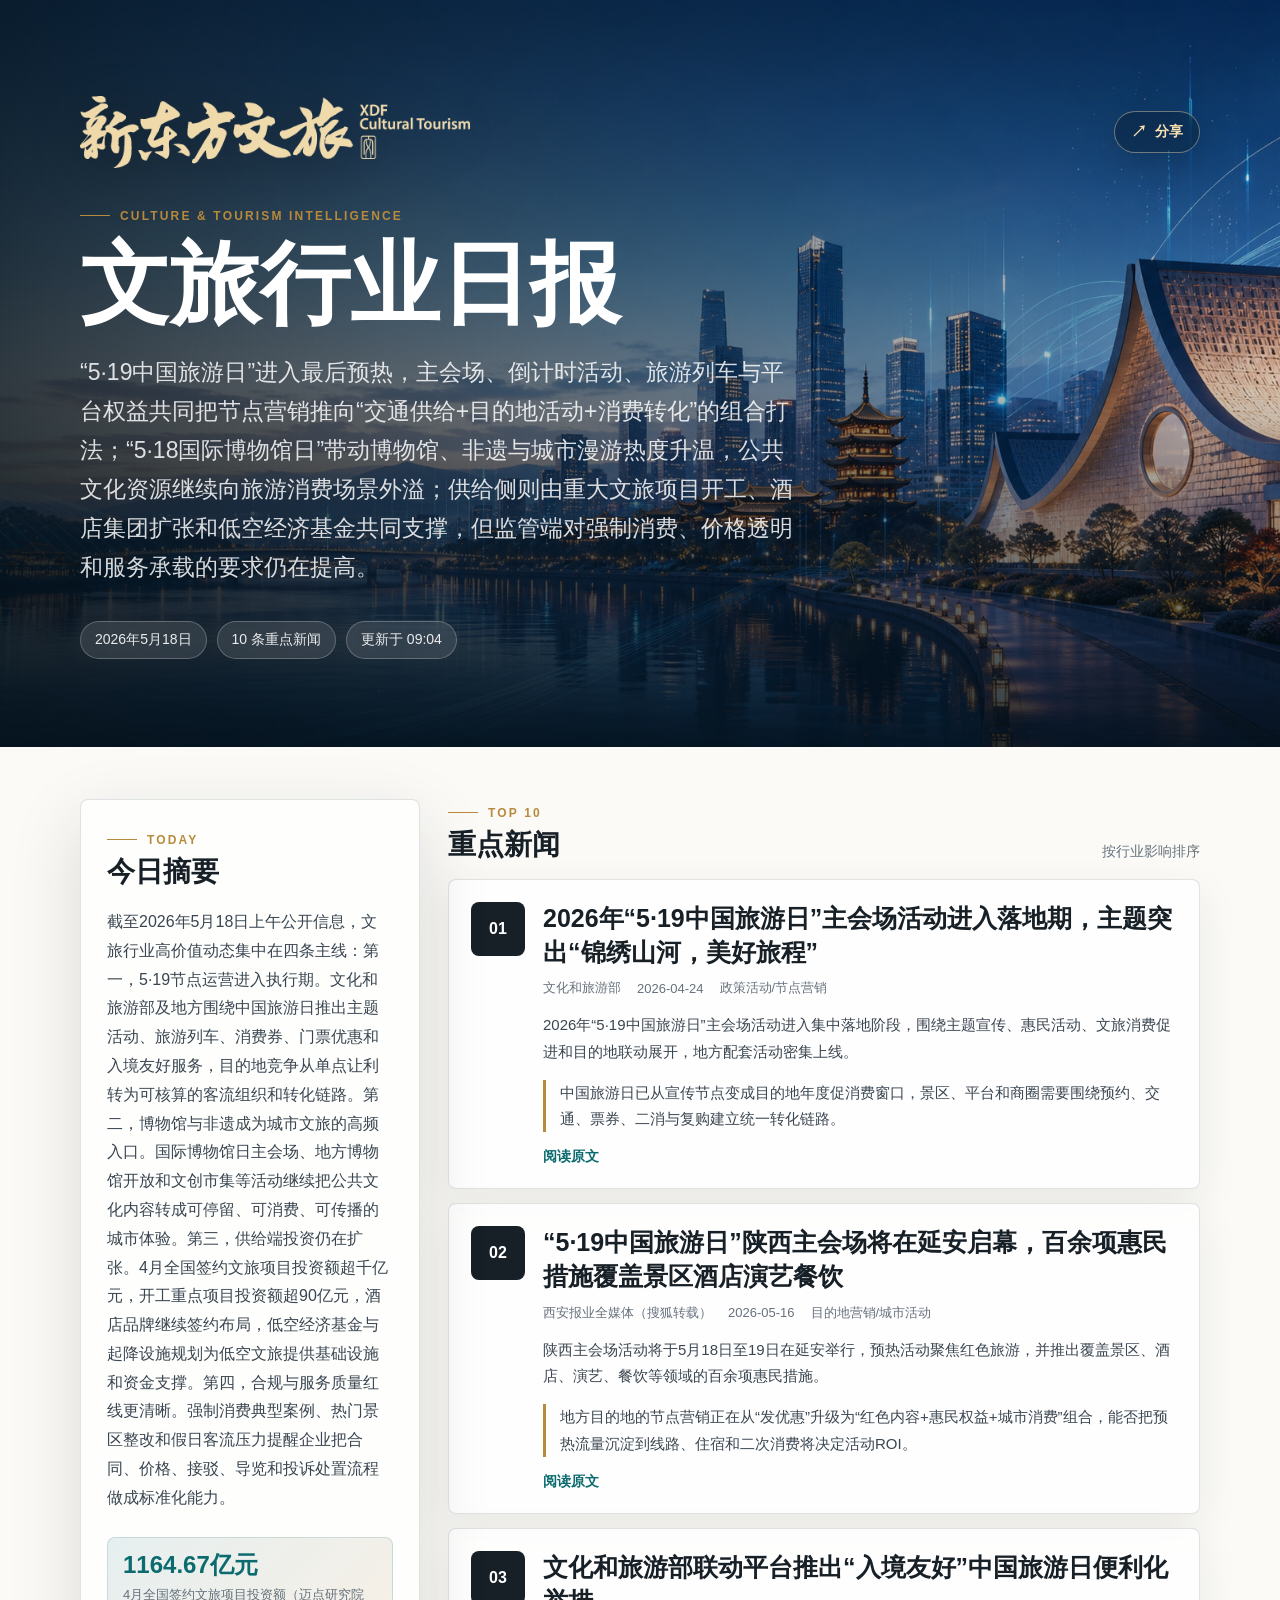
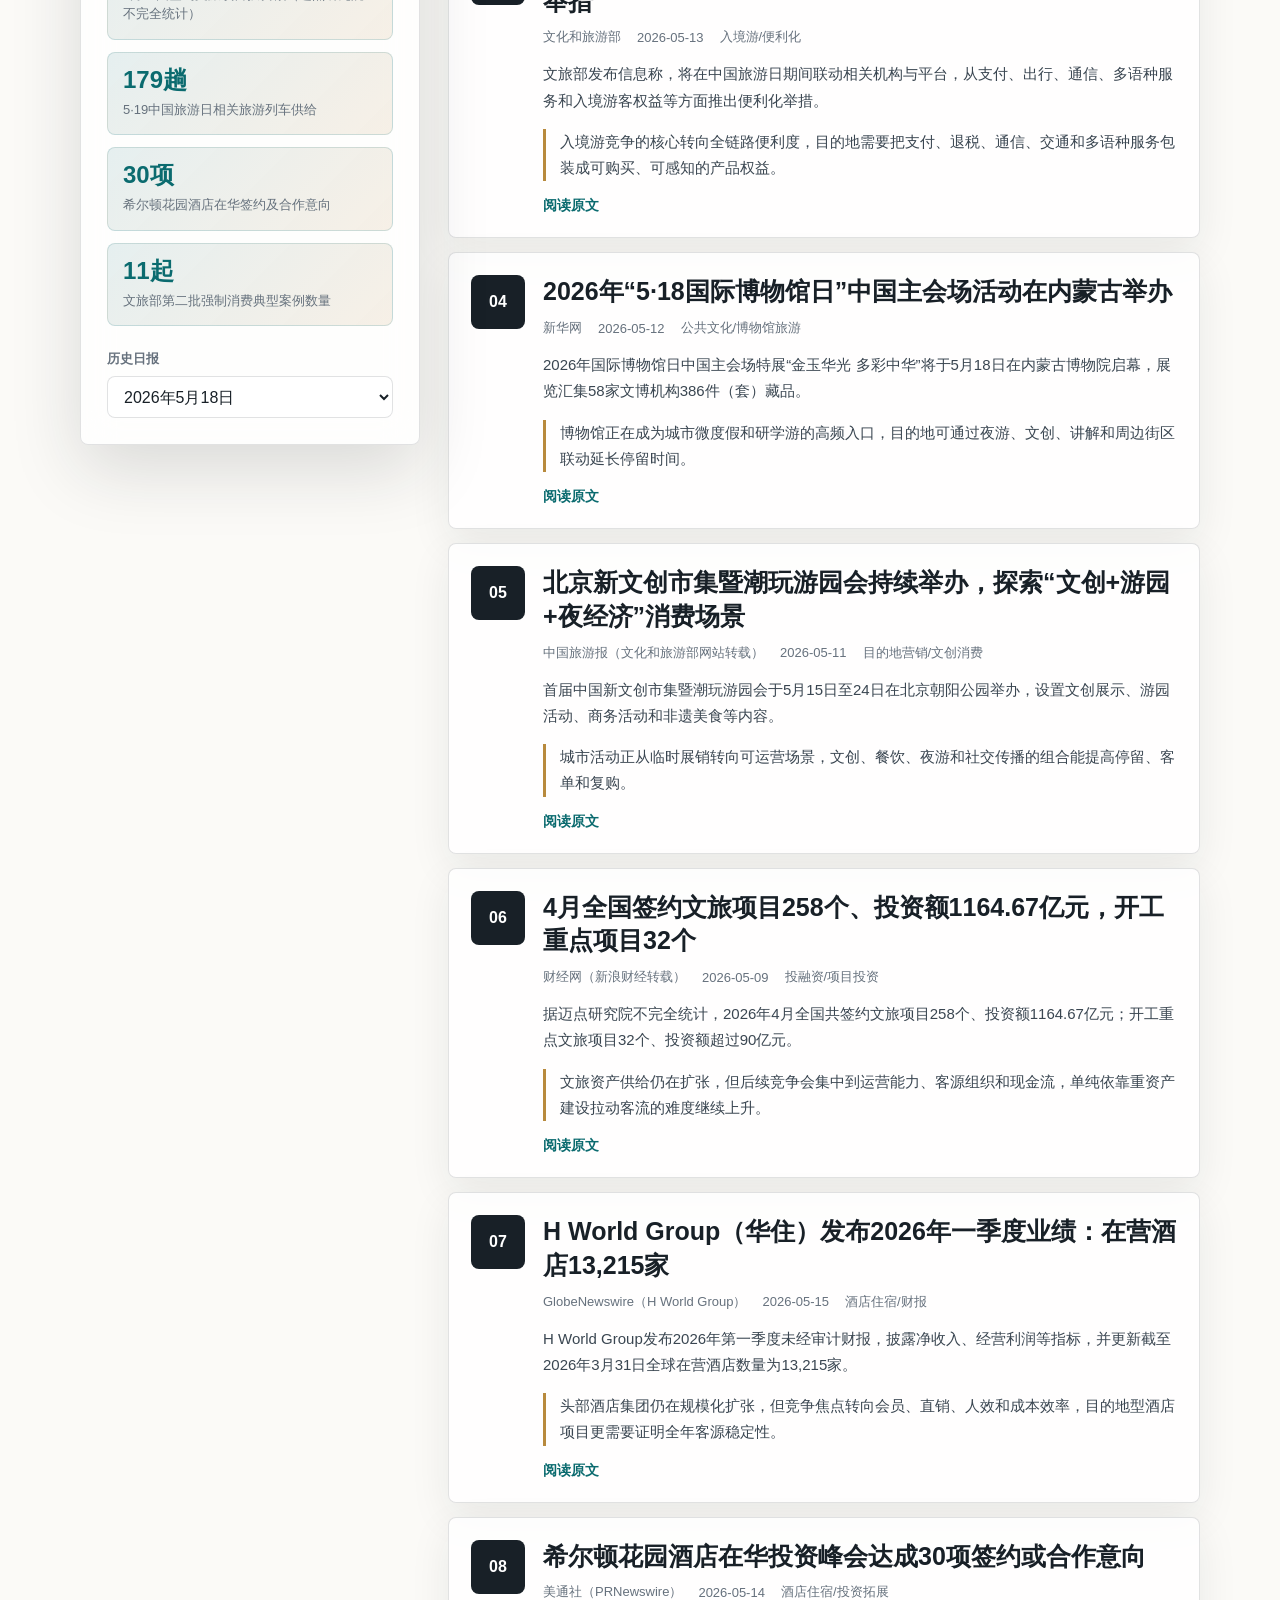
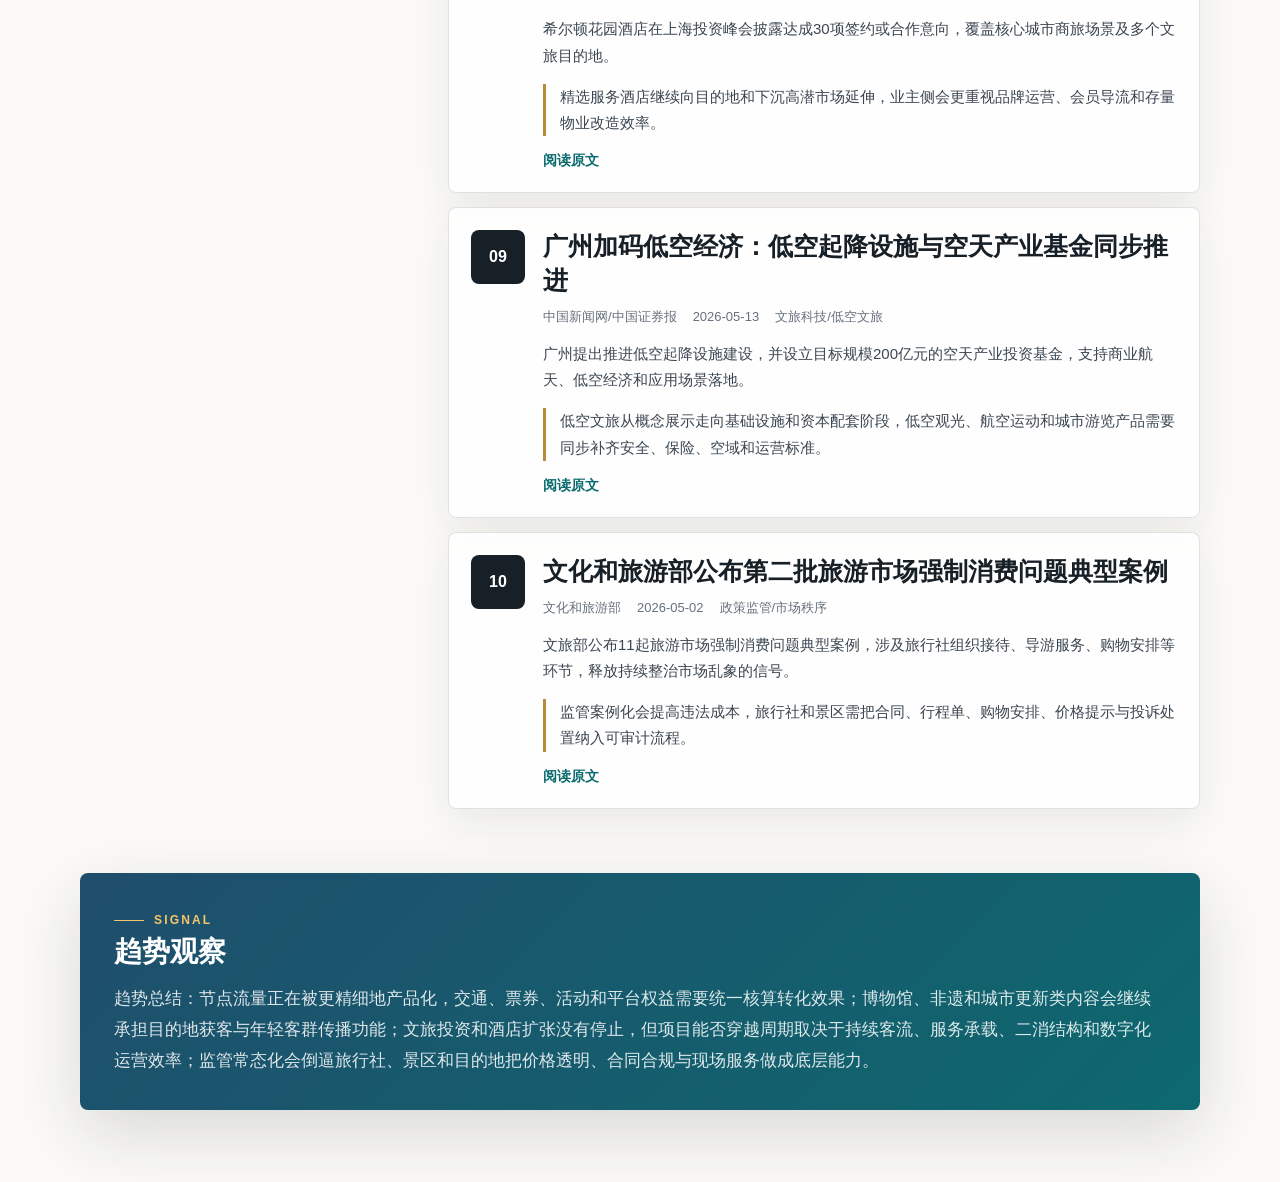
==== index.html @ 016434f5 "Add 2026-05-18 travel daily report" ====
<!doctype html>
<html lang="zh-CN">
  <head>
    <meta charset="utf-8" />
    <meta name="viewport" content="width=device-width, initial-scale=1" />
    <title>文旅行业日报</title>
    <meta
      name="description"
      content="新东方文旅行业日报，每日追踪政策、消费、景区、酒店、目的地营销、文旅科技与投融资动态。"
    />
    <meta property="og:title" content="文旅行业日报" />
    <meta
      property="og:description"
      content="每日追踪文旅行业最新新闻、数据和趋势观察。"
    />
    <meta property="og:type" content="website" />
    <meta property="og:image" content="assets/hero-cultural-tourism.png" />
    <link rel="preconnect" href="https://fonts.googleapis.com" />
    <link rel="stylesheet" href="styles.css" />
  </head>
  <body>
    <main class="page-shell">
      <section class="hero" aria-labelledby="page-title">
        <img class="hero-image" src="assets/hero-cultural-tourism.png" alt="" />
        <div class="hero-shade"></div>
        <div class="hero-content">
          <div class="hero-topline">
            <img class="brand-logo" src="assets/xdf-cultural-tourism-logo-warm.png" alt="新东方文旅 XDF Cultural Tourism" />
            <button class="share-button" id="share-button" type="button" aria-label="分享日报">
              <span aria-hidden="true">↗</span>
              分享
            </button>
          </div>
          <div class="kicker">CULTURE & TOURISM INTELLIGENCE</div>
          <h1 id="page-title">文旅行业日报</h1>
          <p id="hero-summary">每日追踪政策、消费、景区、酒店、目的地营销、科技与投融资动态。</p>
          <div class="hero-meta" aria-label="日报元信息">
            <span id="report-date">--</span>
            <span id="report-count">10 条重点新闻</span>
            <span id="report-updated">每日更新</span>
          </div>
        </div>
      </section>

      <section class="content-band">
        <div class="layout">
          <aside class="brief-panel" aria-labelledby="brief-title">
            <div class="panel-head">
              <span class="eyebrow">TODAY</span>
              <h2 id="brief-title">今日摘要</h2>
            </div>
            <p id="brief-text"></p>

            <div class="metrics" id="metrics"></div>

            <div class="archive-block">
              <label for="report-picker">历史日报</label>
              <select id="report-picker"></select>
            </div>
          </aside>

          <section class="news-column" aria-labelledby="news-title">
            <div class="section-heading">
              <div>
                <span class="eyebrow">TOP 10</span>
                <h2 id="news-title">重点新闻</h2>
              </div>
              <div class="source-note">按行业影响排序</div>
            </div>
            <div class="news-list" id="news-list"></div>
          </section>
        </div>
      </section>

      <section class="trend-band" aria-labelledby="trend-title">
        <div class="trend-inner">
          <span class="eyebrow">SIGNAL</span>
          <h2 id="trend-title">趋势观察</h2>
          <p id="trend-text"></p>
        </div>
      </section>
    </main>

    <script src="data/reports.js?v=20260518"></script>
    <script src="app.js"></script>
  </body>
</html>
---- styles.css ----
:root {
  color-scheme: light;
  --ink: #182027;
  --muted: #66717d;
  --soft: #f4f0e8;
  --paper: #fbfaf7;
  --line: rgba(24, 32, 39, 0.13);
  --gold: #b88a3d;
  --teal: #0b6b6f;
  --coral: #bf6045;
  --blue: #1f4e6c;
  --shadow: 0 24px 70px rgba(29, 36, 42, 0.15);
}

* {
  box-sizing: border-box;
}

html {
  background: var(--paper);
}

body {
  margin: 0;
  min-width: 320px;
  color: var(--ink);
  font-family:
    Inter, "PingFang SC", "Hiragino Sans GB", "Microsoft YaHei", Arial,
    sans-serif;
  letter-spacing: 0;
}

a {
  color: inherit;
}

.page-shell {
  min-height: 100vh;
  background:
    linear-gradient(180deg, rgba(251, 250, 247, 0) 0, var(--paper) 430px),
    radial-gradient(circle at 16% 18%, rgba(184, 138, 61, 0.16), transparent 28rem),
    var(--paper);
}

.hero {
  position: relative;
  min-height: clamp(520px, 74vh, 760px);
  overflow: hidden;
  display: flex;
  align-items: flex-end;
}

.hero-image,
.hero-shade {
  position: absolute;
  inset: 0;
}

.hero-image {
  width: 100%;
  height: 100%;
  object-fit: cover;
}

.hero-shade {
  background:
    linear-gradient(90deg, rgba(5, 18, 27, 0.82) 0%, rgba(5, 18, 27, 0.52) 46%, rgba(5, 18, 27, 0.15) 100%),
    linear-gradient(0deg, rgba(5, 18, 27, 0.78) 0%, rgba(5, 18, 27, 0) 48%);
}

.hero-content {
  position: relative;
  width: min(1120px, calc(100% - 40px));
  margin: 0 auto;
  padding: 96px 0 88px;
  color: #fff;
}

.hero-topline {
  display: flex;
  align-items: center;
  justify-content: space-between;
  gap: 24px;
  margin-bottom: 34px;
}

.brand-logo {
  display: block;
  width: min(390px, 58vw);
  height: auto;
  opacity: 0.96;
  filter: drop-shadow(0 10px 30px rgba(0, 0, 0, 0.38));
}

.share-button {
  display: inline-flex;
  align-items: center;
  justify-content: center;
  gap: 8px;
  min-height: 42px;
  padding: 0 16px;
  border: 1px solid rgba(248, 225, 176, 0.42);
  border-radius: 999px;
  background: rgba(7, 20, 30, 0.34);
  color: #f8e1b0;
  backdrop-filter: blur(14px);
  box-shadow: 0 10px 34px rgba(0, 0, 0, 0.18);
  cursor: pointer;
  font: inherit;
  font-size: 14px;
  font-weight: 800;
}

.share-button:hover {
  background: rgba(248, 225, 176, 0.12);
}

.share-button span {
  font-size: 16px;
  line-height: 1;
}

.kicker,
.eyebrow {
  display: inline-flex;
  align-items: center;
  gap: 10px;
  color: var(--gold);
  font-size: 12px;
  font-weight: 800;
  letter-spacing: 0.18em;
}

.kicker::before,
.eyebrow::before {
  content: "";
  width: 30px;
  height: 1px;
  background: currentColor;
}

h1,
h2,
p {
  margin: 0;
}

h1 {
  max-width: 760px;
  margin-top: 18px;
  font-size: clamp(48px, 7vw, 92px);
  line-height: 0.98;
  font-weight: 850;
  letter-spacing: 0;
}

.hero-content p {
  max-width: 720px;
  margin-top: 24px;
  color: rgba(255, 255, 255, 0.84);
  font-size: clamp(17px, 2vw, 23px);
  line-height: 1.7;
}

.hero-meta {
  display: flex;
  flex-wrap: wrap;
  gap: 10px;
  margin-top: 34px;
}

.hero-meta span {
  min-height: 38px;
  padding: 9px 14px;
  border: 1px solid rgba(255, 255, 255, 0.24);
  background: rgba(255, 255, 255, 0.1);
  backdrop-filter: blur(12px);
  border-radius: 999px;
  color: rgba(255, 255, 255, 0.9);
  font-size: 14px;
}

.content-band {
  padding: 52px 20px 64px;
}

.layout {
  width: min(1120px, 100%);
  margin: 0 auto;
  display: grid;
  grid-template-columns: minmax(260px, 340px) minmax(0, 1fr);
  gap: 28px;
  align-items: start;
}

.brief-panel {
  position: sticky;
  top: 20px;
  padding: 26px;
  border: 1px solid var(--line);
  border-radius: 8px;
  background: rgba(255, 255, 255, 0.78);
  box-shadow: var(--shadow);
  backdrop-filter: blur(18px);
}

.panel-head h2,
.section-heading h2,
.trend-inner h2 {
  margin-top: 9px;
  font-size: 28px;
  line-height: 1.15;
}

#brief-text {
  margin-top: 20px;
  color: #394550;
  font-size: 16px;
  line-height: 1.8;
}

.metrics {
  display: grid;
  gap: 12px;
  margin-top: 24px;
}

.metric {
  padding: 15px;
  border-radius: 8px;
  background: linear-gradient(135deg, rgba(11, 107, 111, 0.1), rgba(184, 138, 61, 0.12));
  border: 1px solid rgba(11, 107, 111, 0.16);
}

.metric strong {
  display: block;
  color: var(--teal);
  font-size: 24px;
  line-height: 1;
}

.metric span {
  display: block;
  margin-top: 8px;
  color: var(--muted);
  font-size: 13px;
  line-height: 1.5;
}

.archive-block {
  margin-top: 24px;
}

.archive-block label {
  display: block;
  margin-bottom: 8px;
  color: var(--muted);
  font-size: 13px;
  font-weight: 700;
}

select {
  width: 100%;
  min-height: 42px;
  border: 1px solid var(--line);
  border-radius: 8px;
  background: #fff;
  color: var(--ink);
  padding: 0 12px;
  font: inherit;
}

.section-heading {
  display: flex;
  align-items: end;
  justify-content: space-between;
  gap: 16px;
  margin-bottom: 18px;
}

.source-note {
  color: var(--muted);
  font-size: 14px;
}

.news-list {
  display: grid;
  gap: 14px;
}

.news-card {
  display: grid;
  grid-template-columns: 54px minmax(0, 1fr);
  gap: 18px;
  padding: 22px;
  border: 1px solid var(--line);
  border-radius: 8px;
  background: rgba(255, 255, 255, 0.82);
  box-shadow: 0 14px 40px rgba(29, 36, 42, 0.08);
}

.rank {
  width: 54px;
  height: 54px;
  display: grid;
  place-items: center;
  border-radius: 8px;
  background: var(--ink);
  color: #fff;
  font-weight: 850;
}

.news-card h3 {
  margin: 0;
  font-size: clamp(19px, 2vw, 25px);
  line-height: 1.35;
}

.meta-line {
  display: flex;
  flex-wrap: wrap;
  gap: 8px 16px;
  margin-top: 10px;
  color: var(--muted);
  font-size: 13px;
}

.meta-line span {
  display: inline-flex;
  align-items: center;
}

.summary,
.impact {
  margin-top: 15px;
  color: #3a4651;
  font-size: 15px;
  line-height: 1.75;
}

.impact {
  padding-left: 14px;
  border-left: 3px solid var(--gold);
}

.read-link {
  display: inline-flex;
  align-items: center;
  margin-top: 16px;
  color: var(--teal);
  font-size: 14px;
  font-weight: 800;
  text-decoration: none;
}

.read-link:hover {
  text-decoration: underline;
}

.trend-band {
  padding: 0 20px 72px;
}

.trend-inner {
  width: min(1120px, 100%);
  margin: 0 auto;
  padding: 34px;
  border-radius: 8px;
  background:
    linear-gradient(135deg, rgba(31, 78, 108, 0.95), rgba(11, 107, 111, 0.9)),
    var(--blue);
  color: #fff;
  box-shadow: var(--shadow);
}

.trend-inner .eyebrow {
  color: #f5c56a;
}

.trend-inner p {
  margin-top: 16px;
  color: rgba(255, 255, 255, 0.86);
  font-size: 17px;
  line-height: 1.8;
}

@media (max-width: 860px) {
  .hero {
    min-height: 610px;
  }

  .hero-content {
    width: min(100% - 32px, 620px);
    padding-bottom: 58px;
  }

  .hero-topline {
    align-items: flex-start;
    flex-direction: column;
    gap: 18px;
    margin-bottom: 30px;
  }

  .brand-logo {
    width: min(300px, 84vw);
  }

  .share-button {
    min-height: 38px;
    padding: 0 14px;
  }

  .layout {
    grid-template-columns: 1fr;
  }

  .brief-panel {
    position: static;
  }
}

@media (max-width: 560px) {
  .content-band,
  .trend-band {
    padding-left: 14px;
    padding-right: 14px;
  }

  .hero-content {
    width: calc(100% - 28px);
  }

  .brand-logo {
    width: min(270px, 82vw);
  }

  .hero-meta span {
    width: 100%;
  }

  .news-card {
    grid-template-columns: 1fr;
    padding: 18px;
  }

  .rank {
    width: 44px;
    height: 44px;
  }

  .section-heading {
    align-items: start;
    flex-direction: column;
  }
}
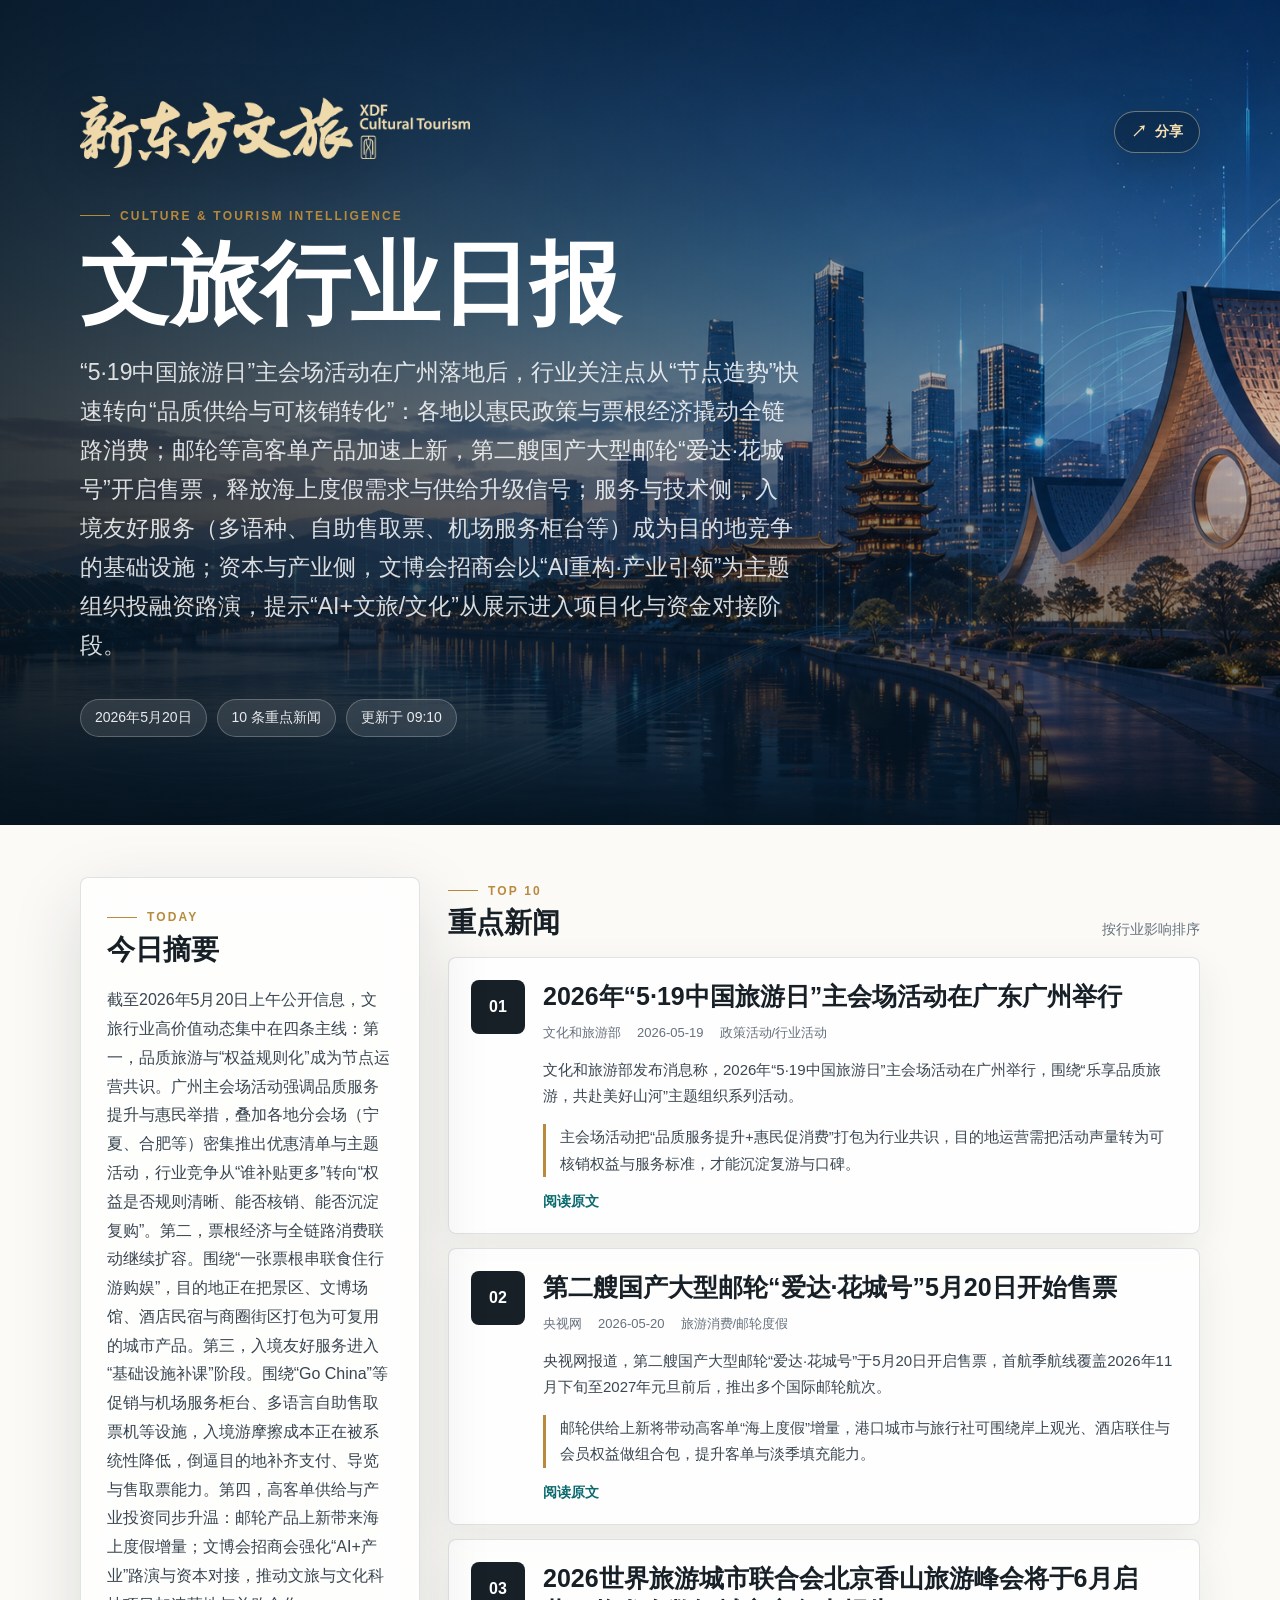
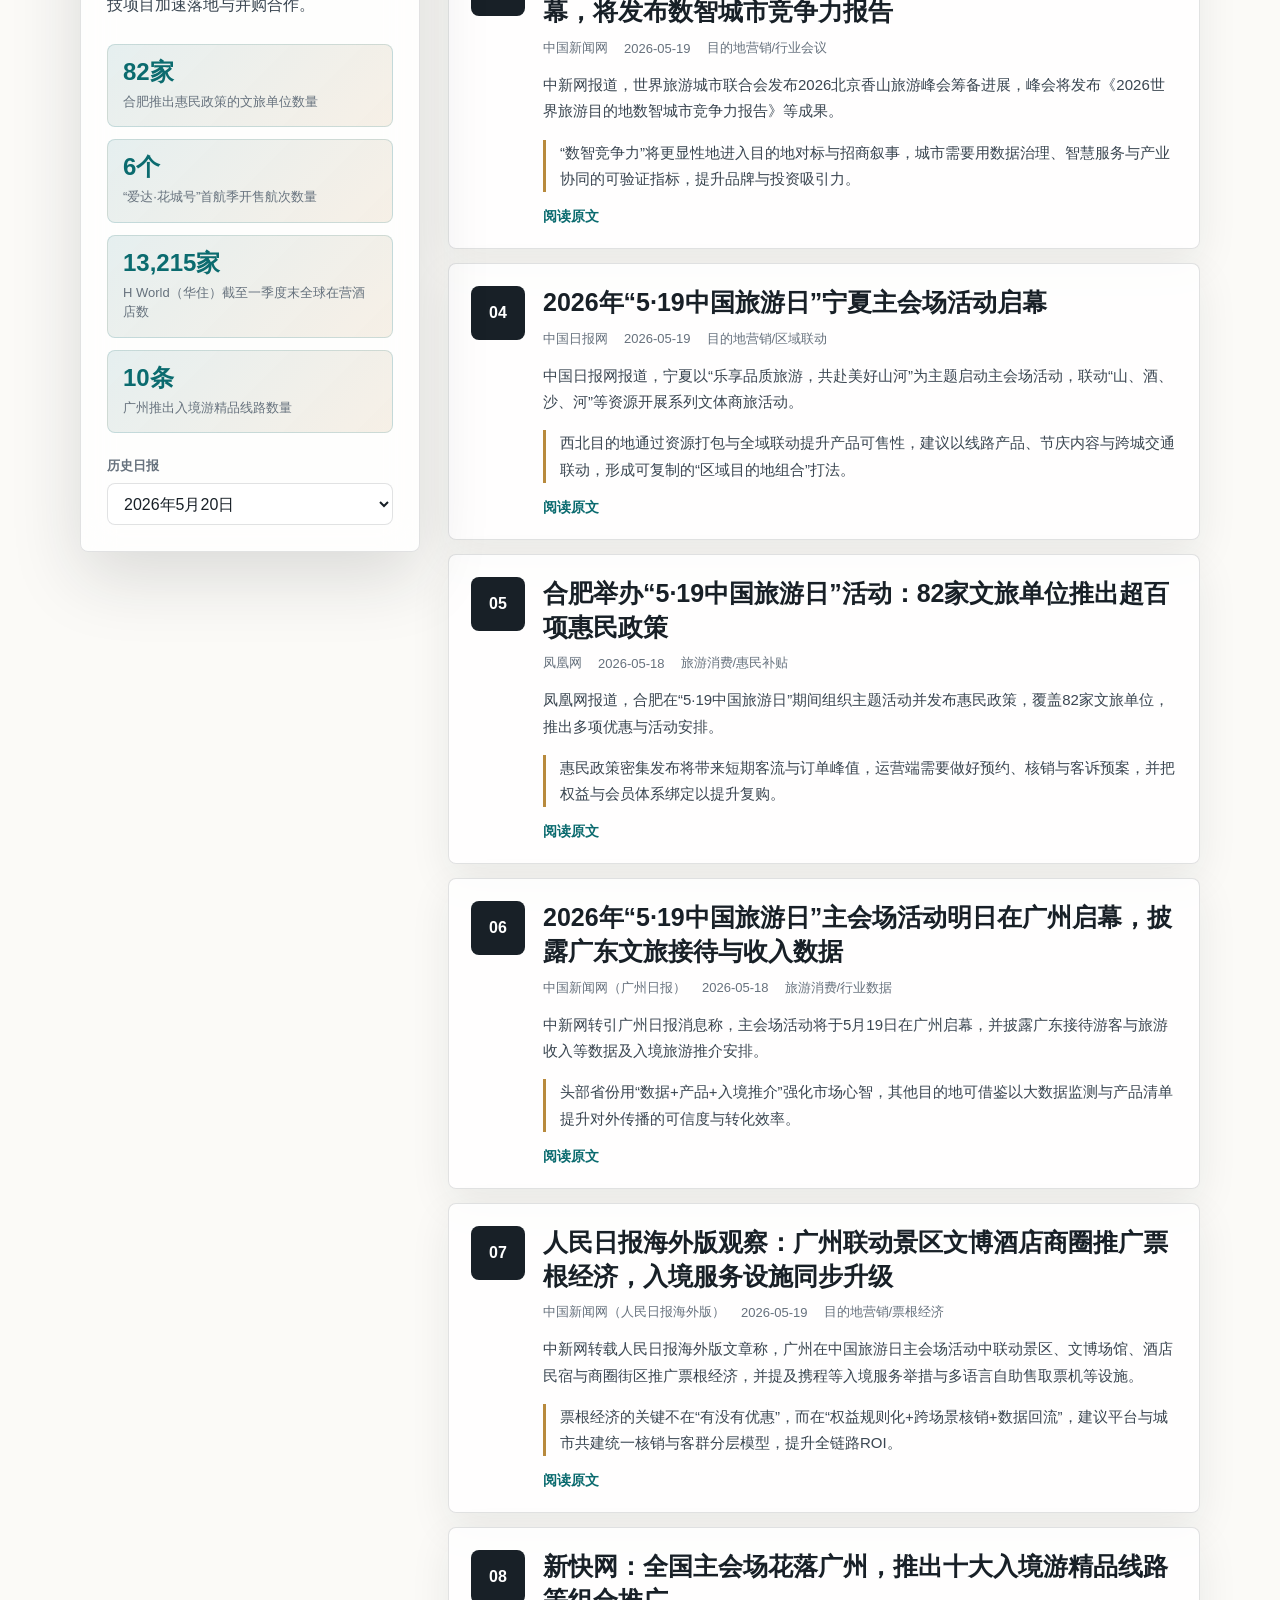
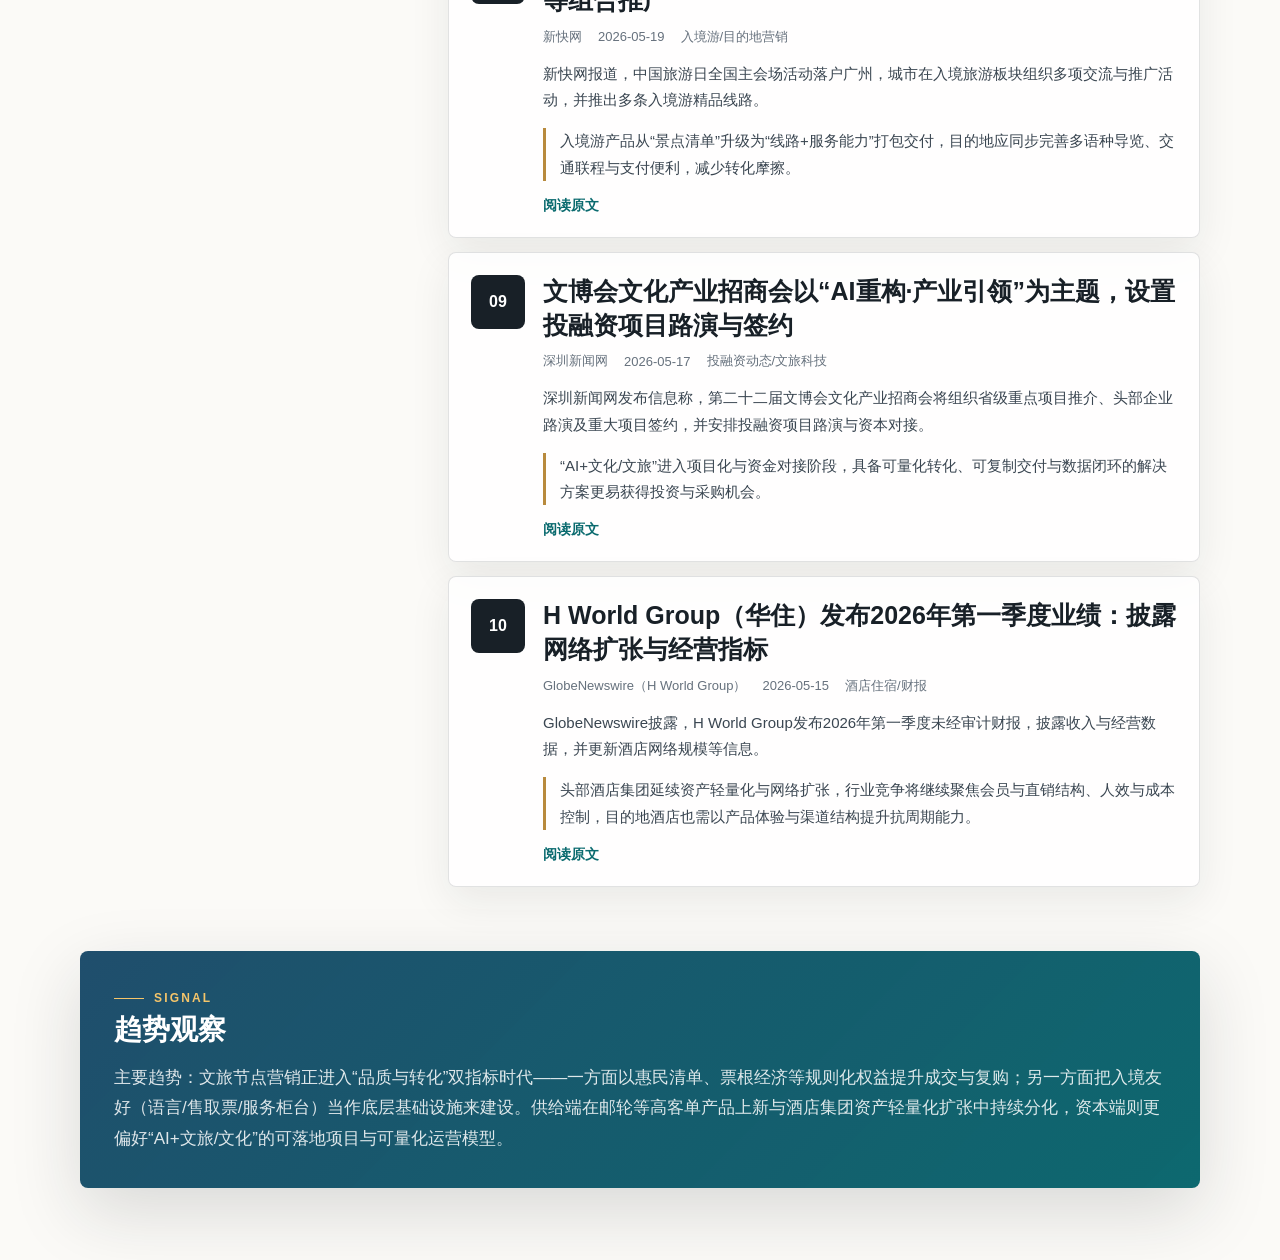
==== commit de691e16: "Add latest reports patch for Pages" ====
--- a/index.html
+++ b/index.html
@@ -82,6 +82,7 @@
     </main>
 
     <script src="data/reports.js?v=20260518"></script>
+    <script src="data/latest-reports.js?v=20260520"></script>
     <script src="app.js"></script>
   </body>
 </html>
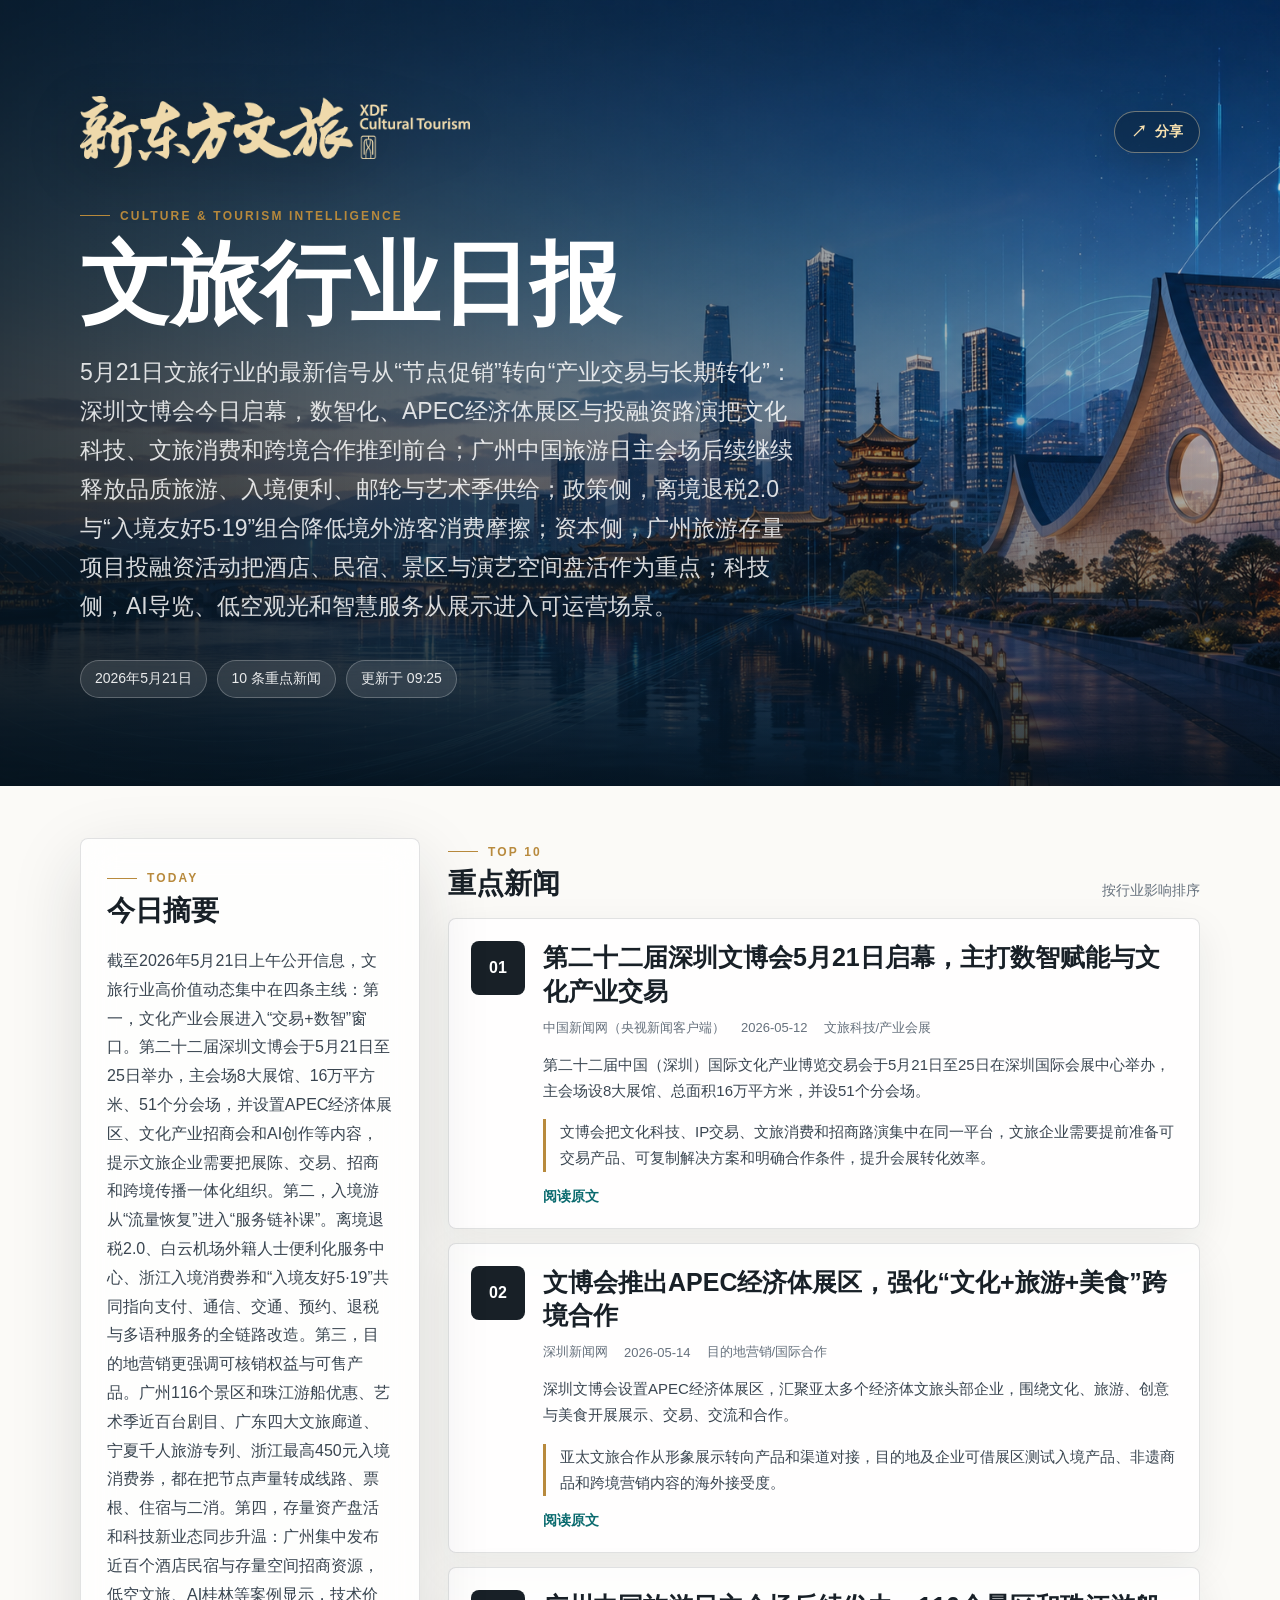
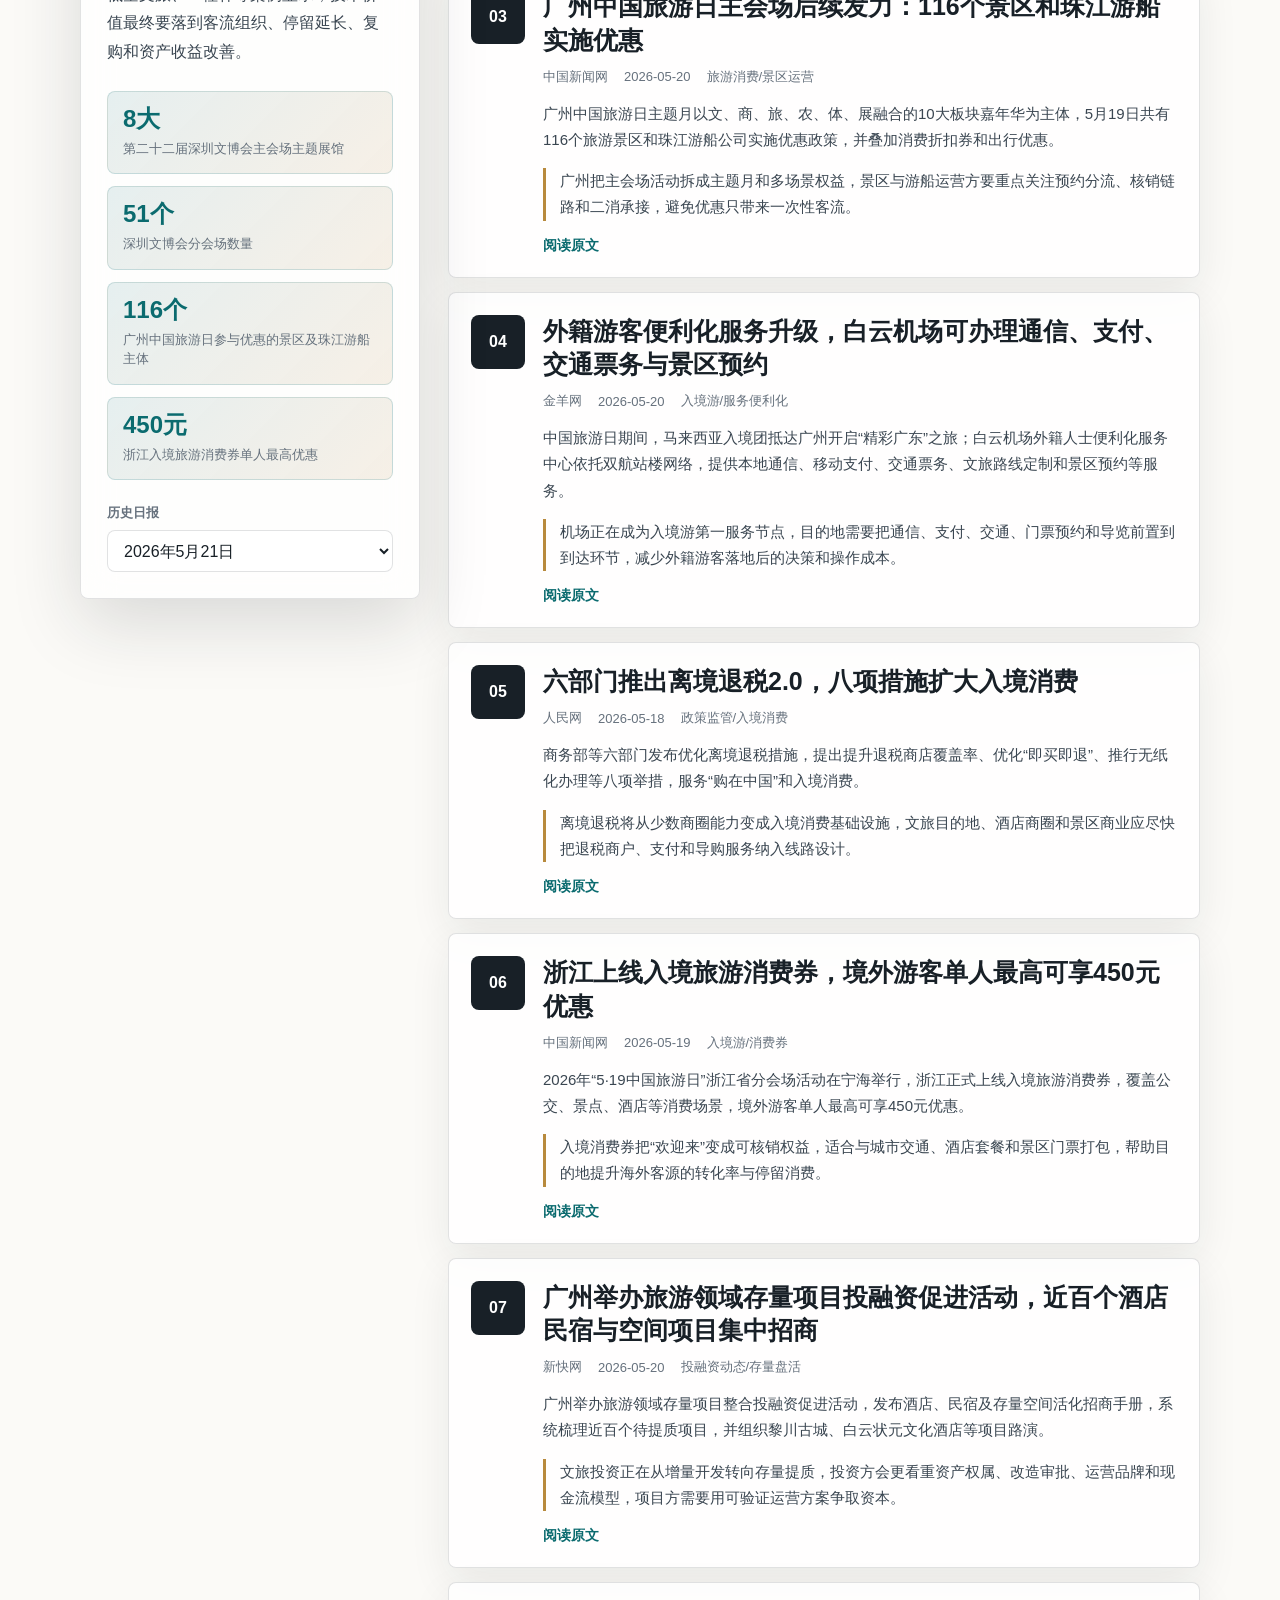
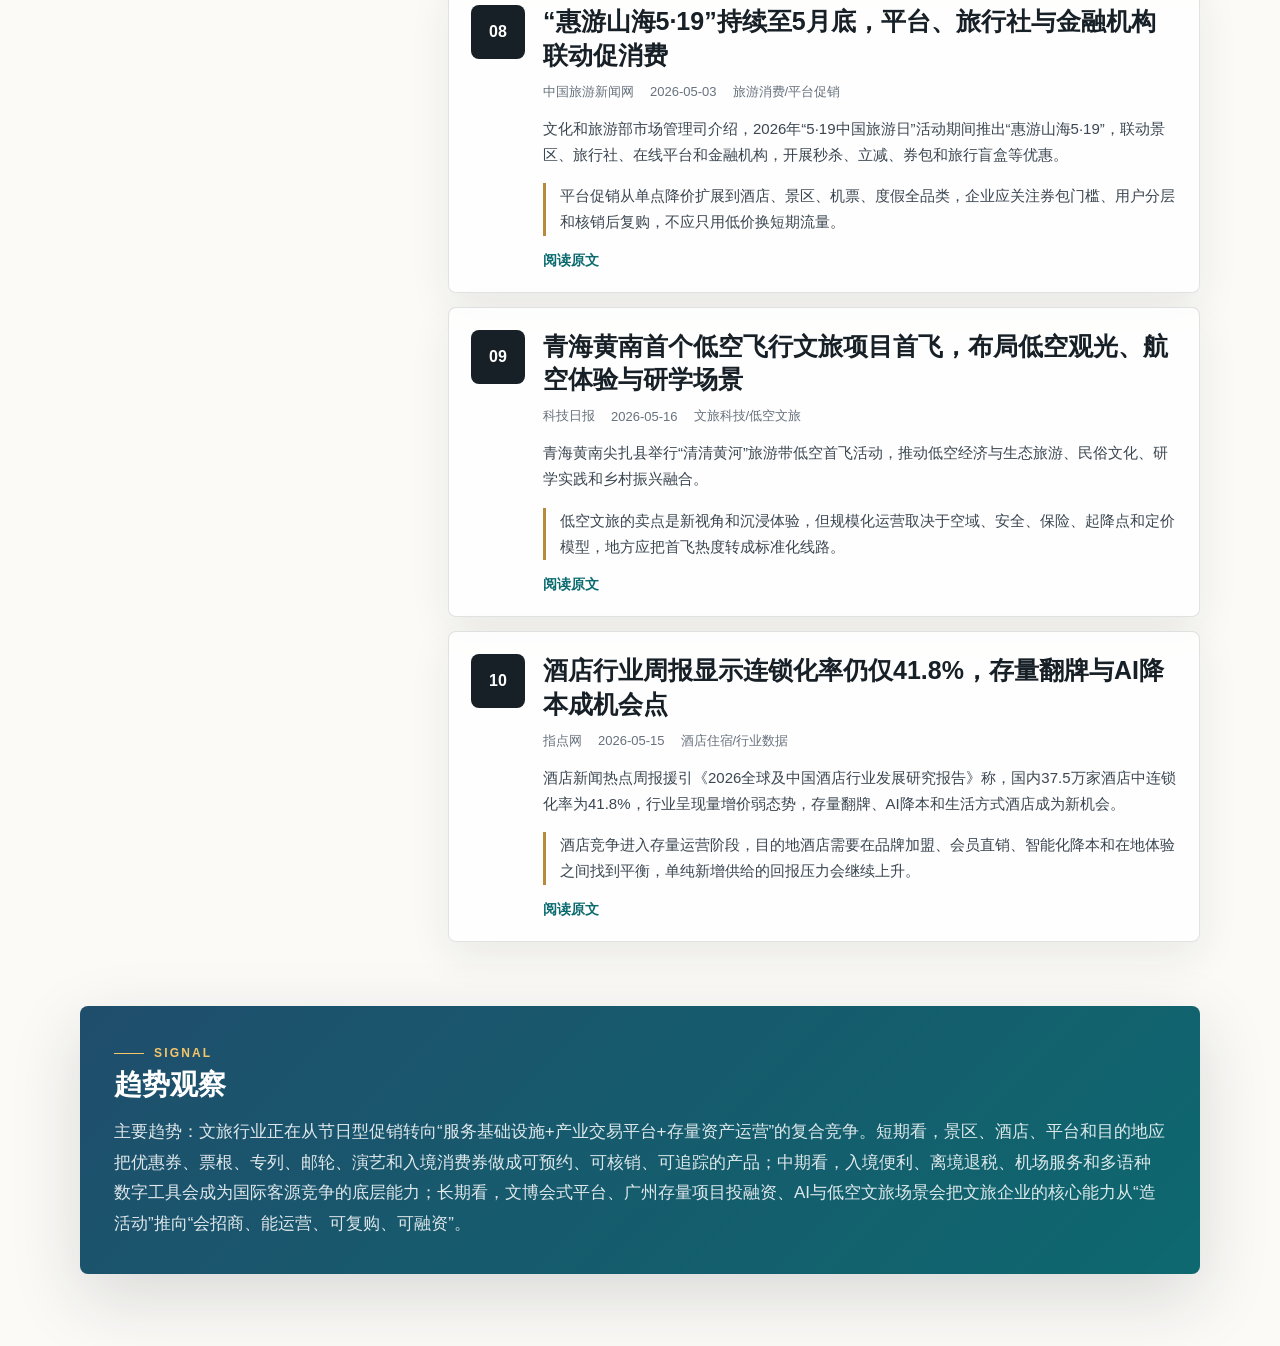
==== commit 3fded282: "Add May 21 travel industry daily report" ====
--- a/index.html
+++ b/index.html
@@ -81,8 +81,8 @@
       </section>
     </main>
 
-    <script src="data/reports.js?v=20260518"></script>
-    <script src="data/latest-reports.js?v=20260520"></script>
+    <script src="data/reports.js?v=20260521"></script>
+    <script src="data/latest-reports.js?v=20260521"></script>
     <script src="app.js"></script>
   </body>
 </html>
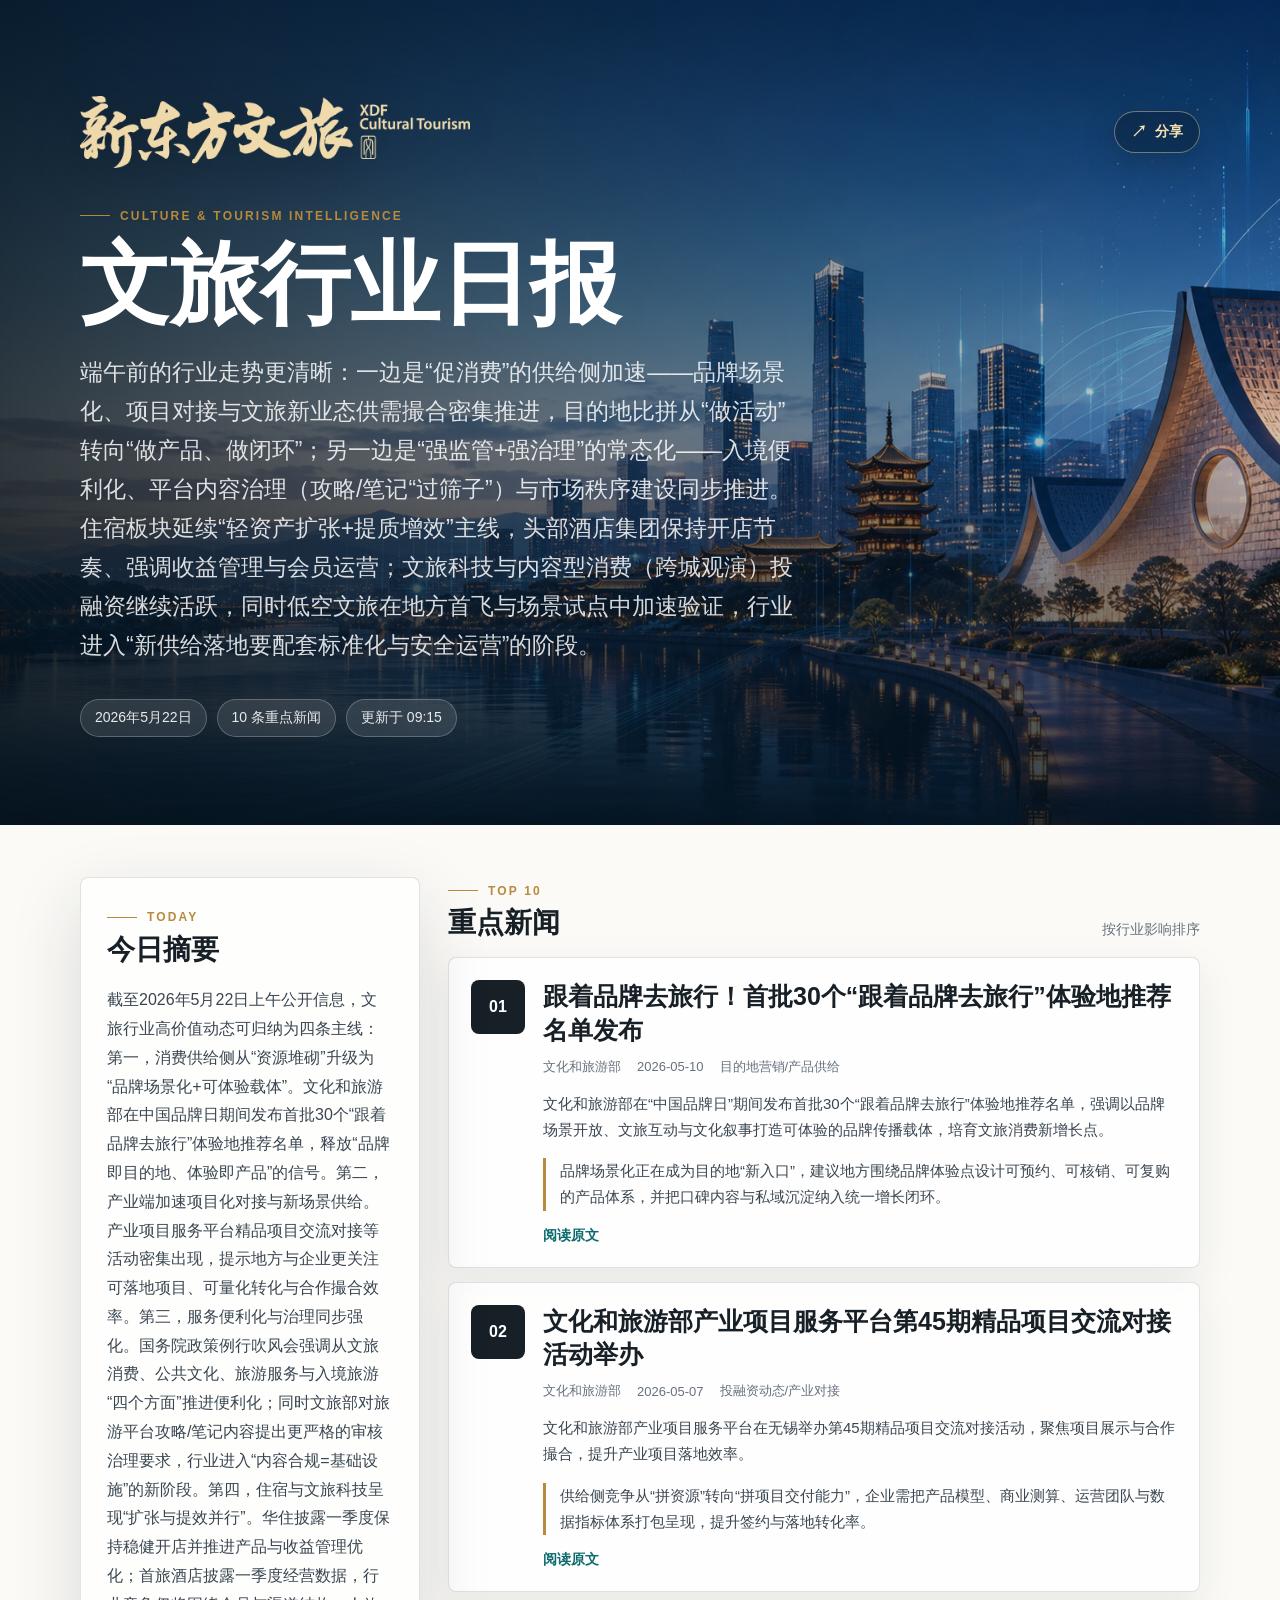
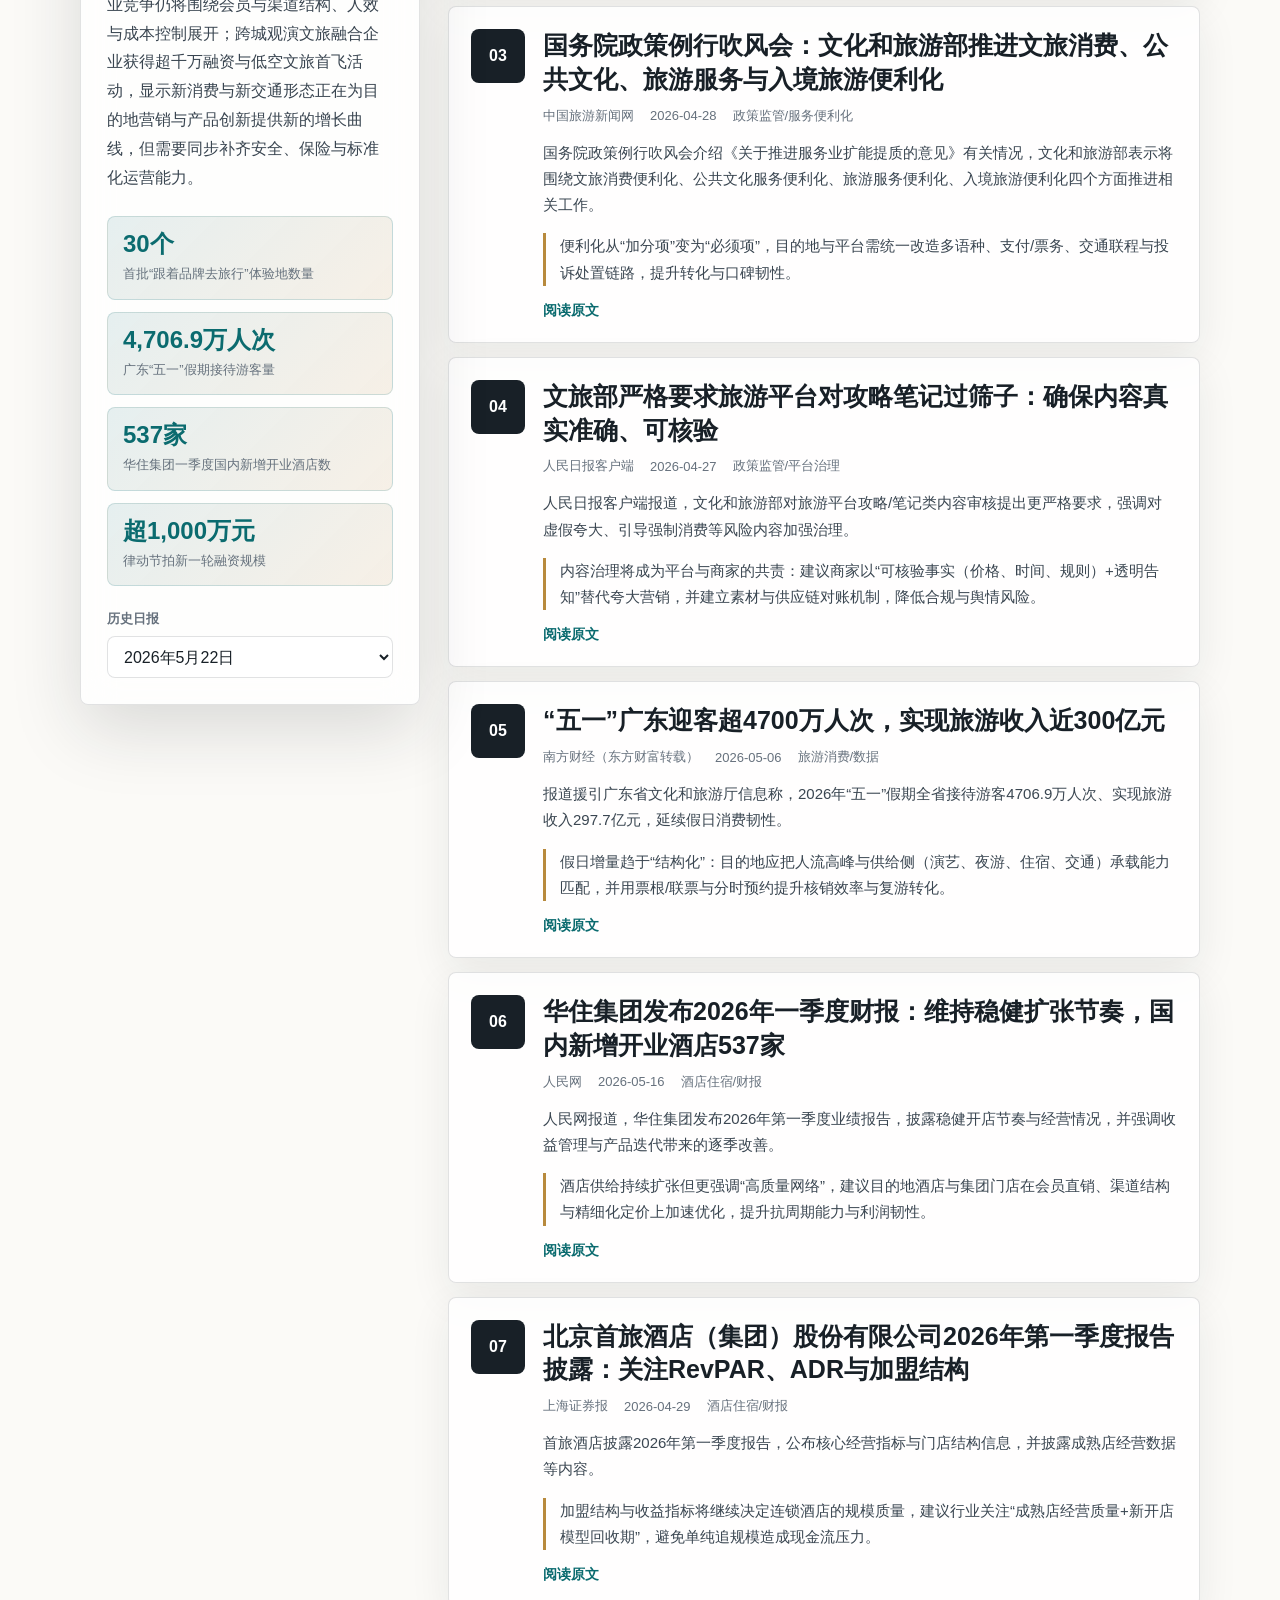
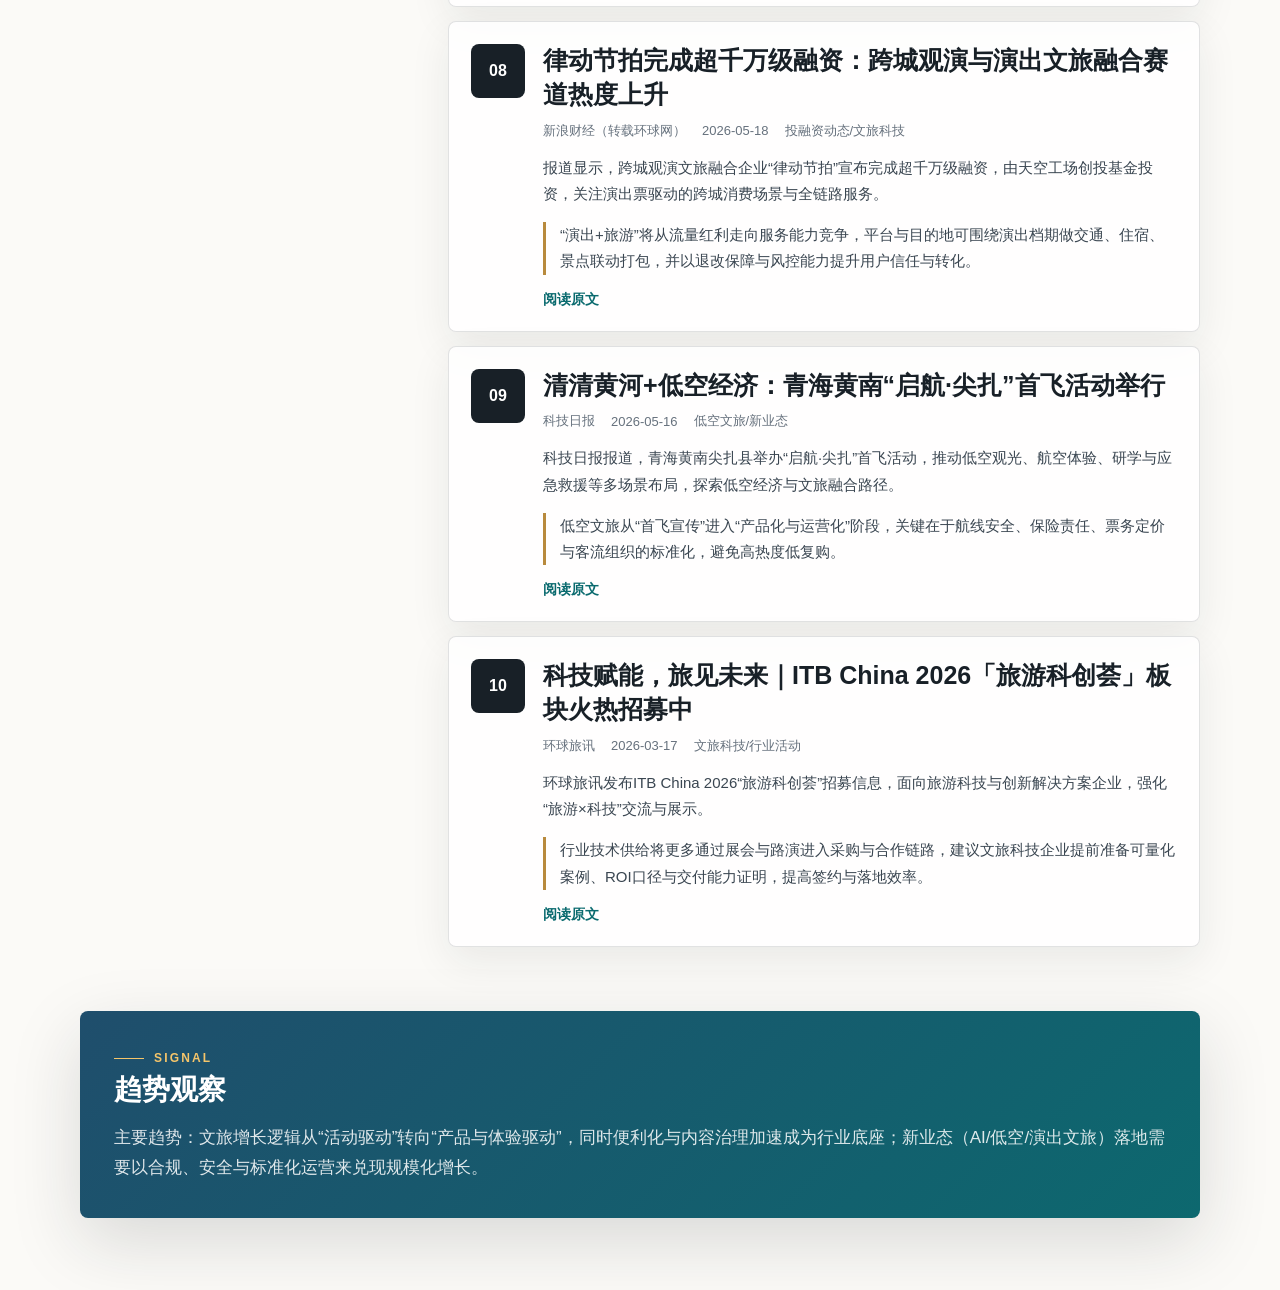
==== commit 87c19d5a: "Update travel daily report for 2026-05-22" ====
--- a/index.html
+++ b/index.html
@@ -81,8 +81,8 @@
       </section>
     </main>
 
-    <script src="data/reports.js?v=20260521"></script>
-    <script src="data/latest-reports.js?v=20260521"></script>
+    <script src="data/reports.js?v=20260522"></script>
+    <script src="data/latest-reports.js?v=20260522"></script>
     <script src="app.js"></script>
   </body>
 </html>
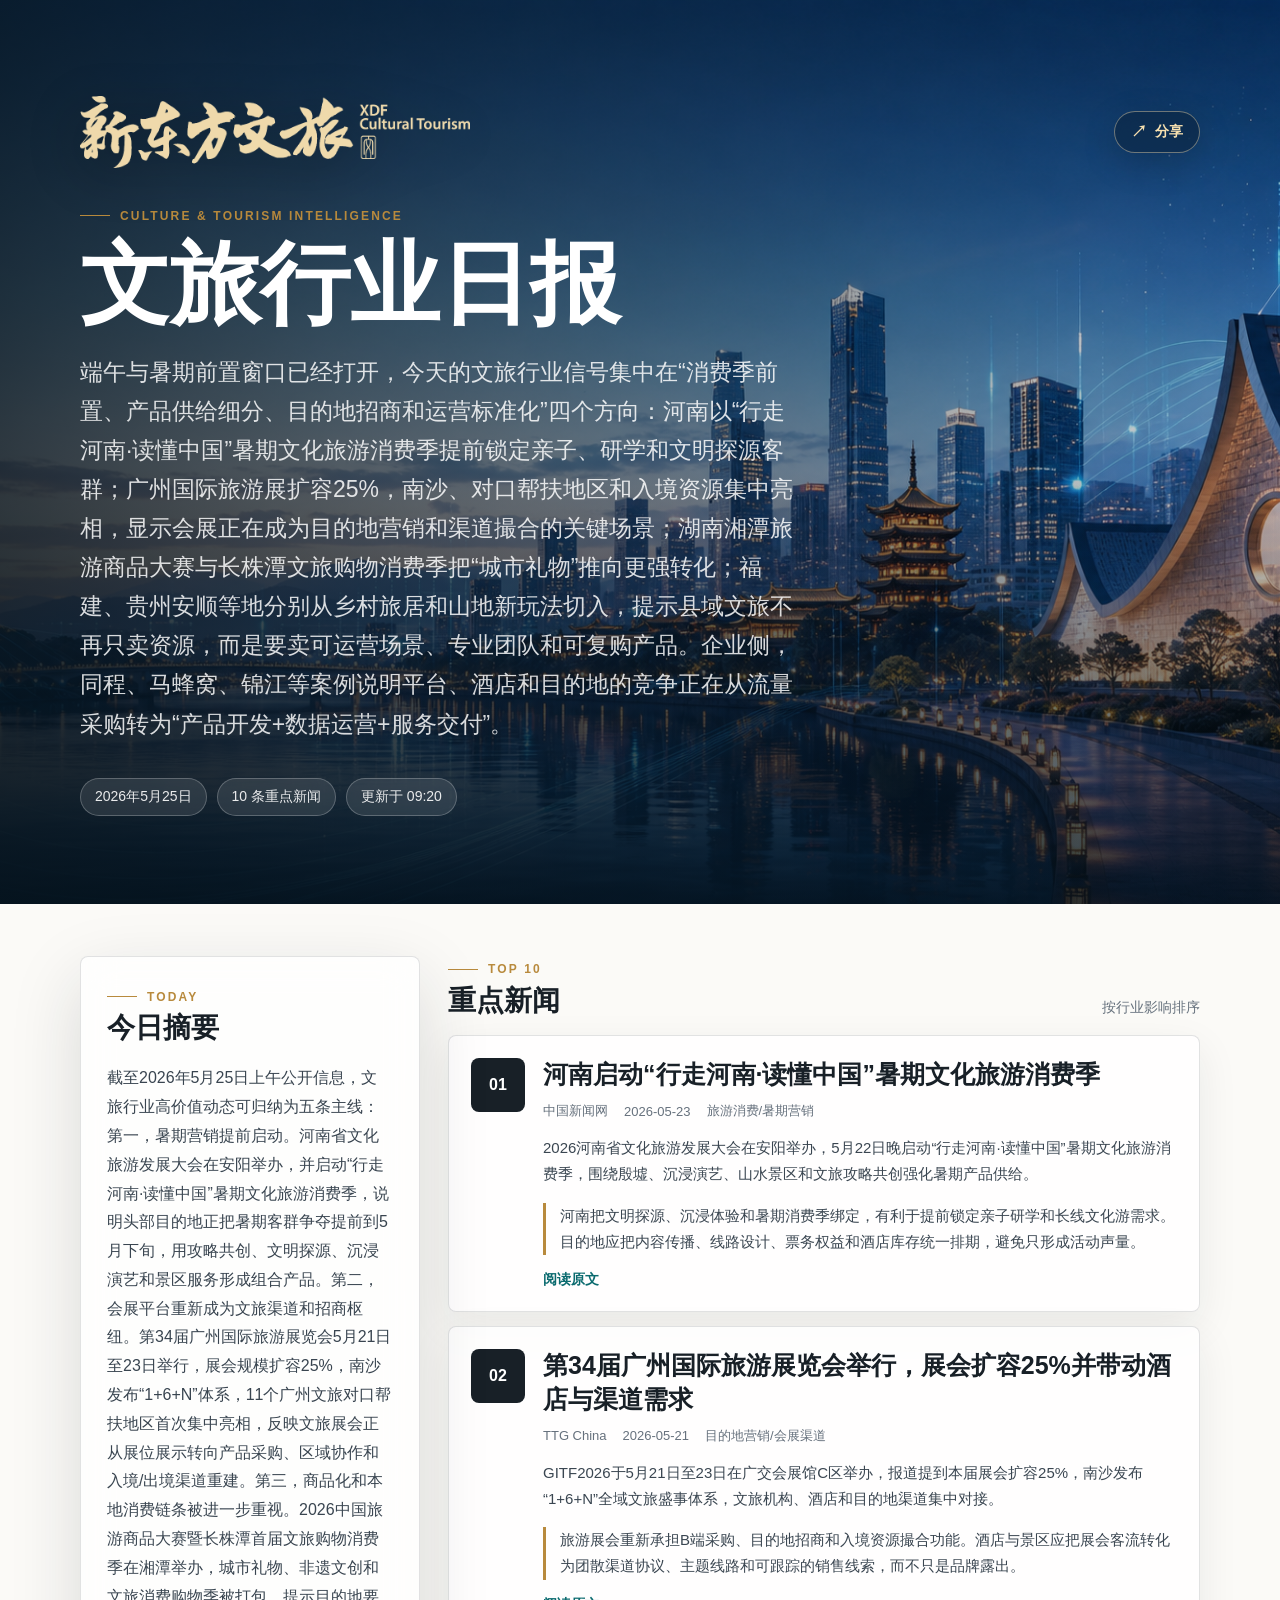
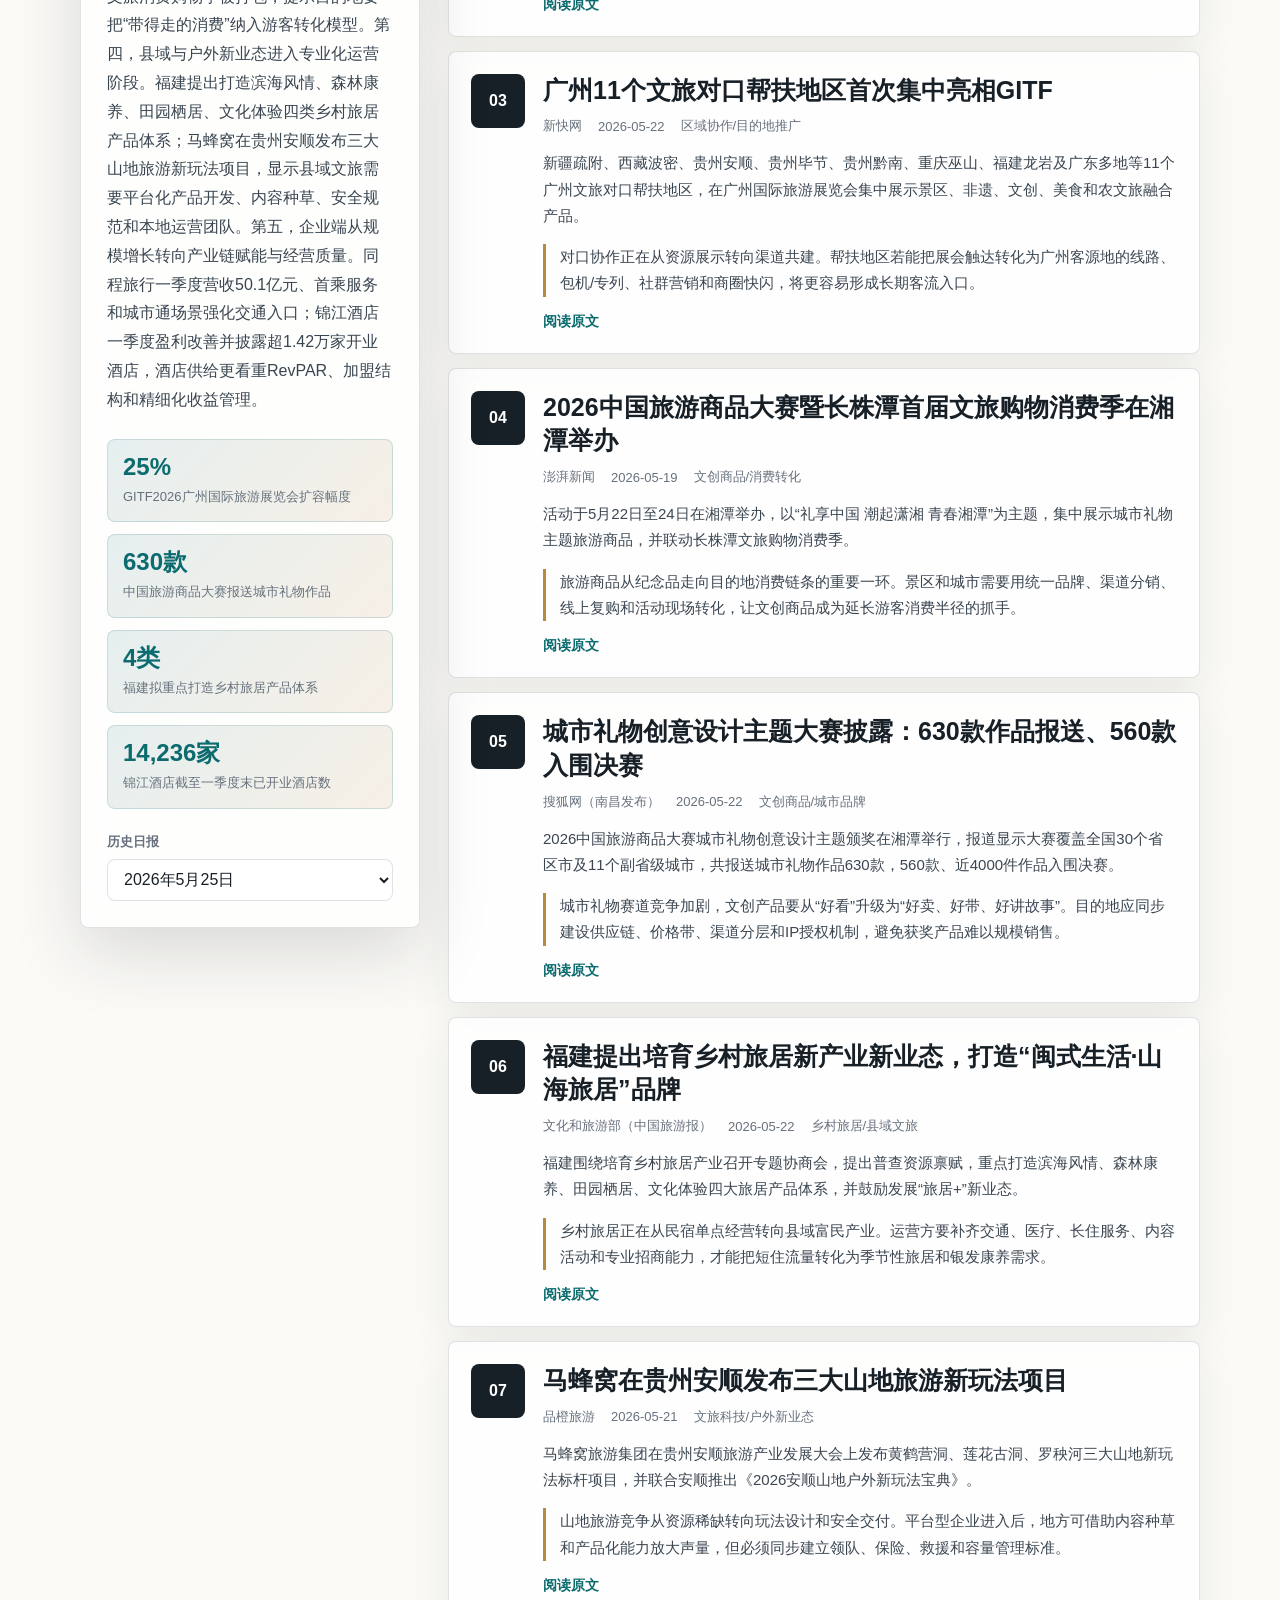
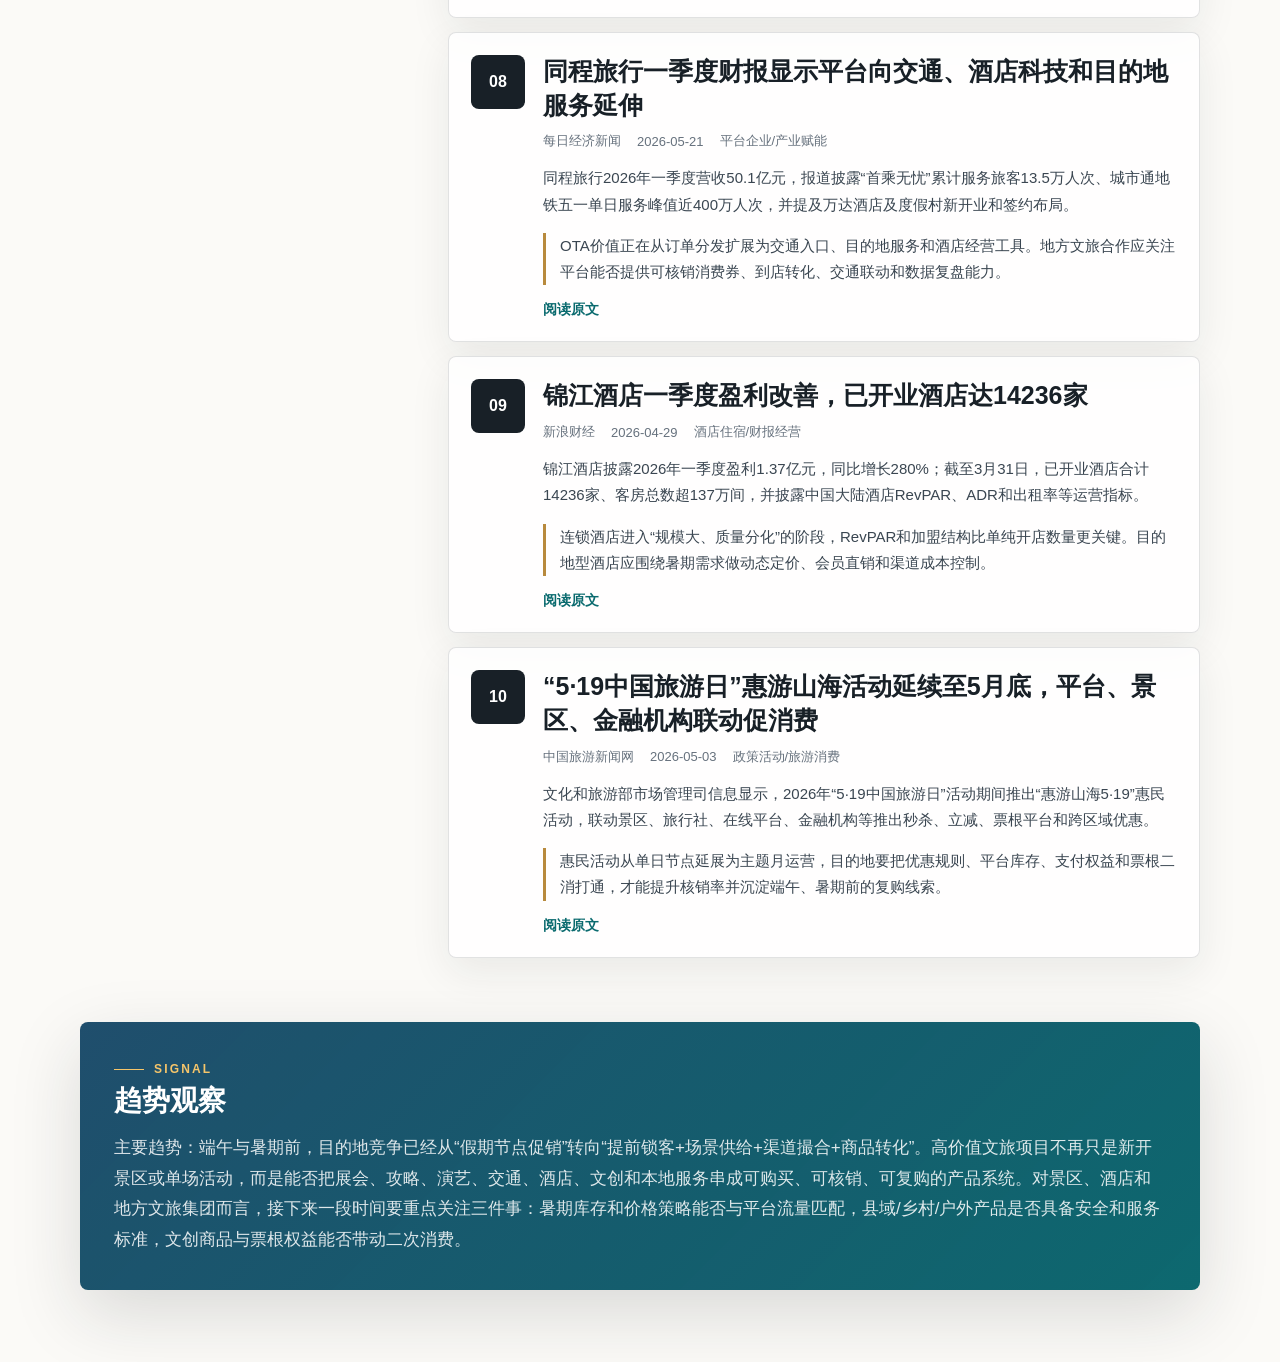
==== commit 0b53d898: "Update travel daily report for 2026-05-25" ====
--- a/index.html
+++ b/index.html
@@ -81,8 +81,8 @@
       </section>
     </main>
 
-    <script src="data/reports.js?v=20260522"></script>
-    <script src="data/latest-reports.js?v=20260522"></script>
+    <script src="data/reports.js?v=20260525"></script>
+    <script src="data/latest-reports.js?v=20260525"></script>
     <script src="app.js"></script>
   </body>
 </html>
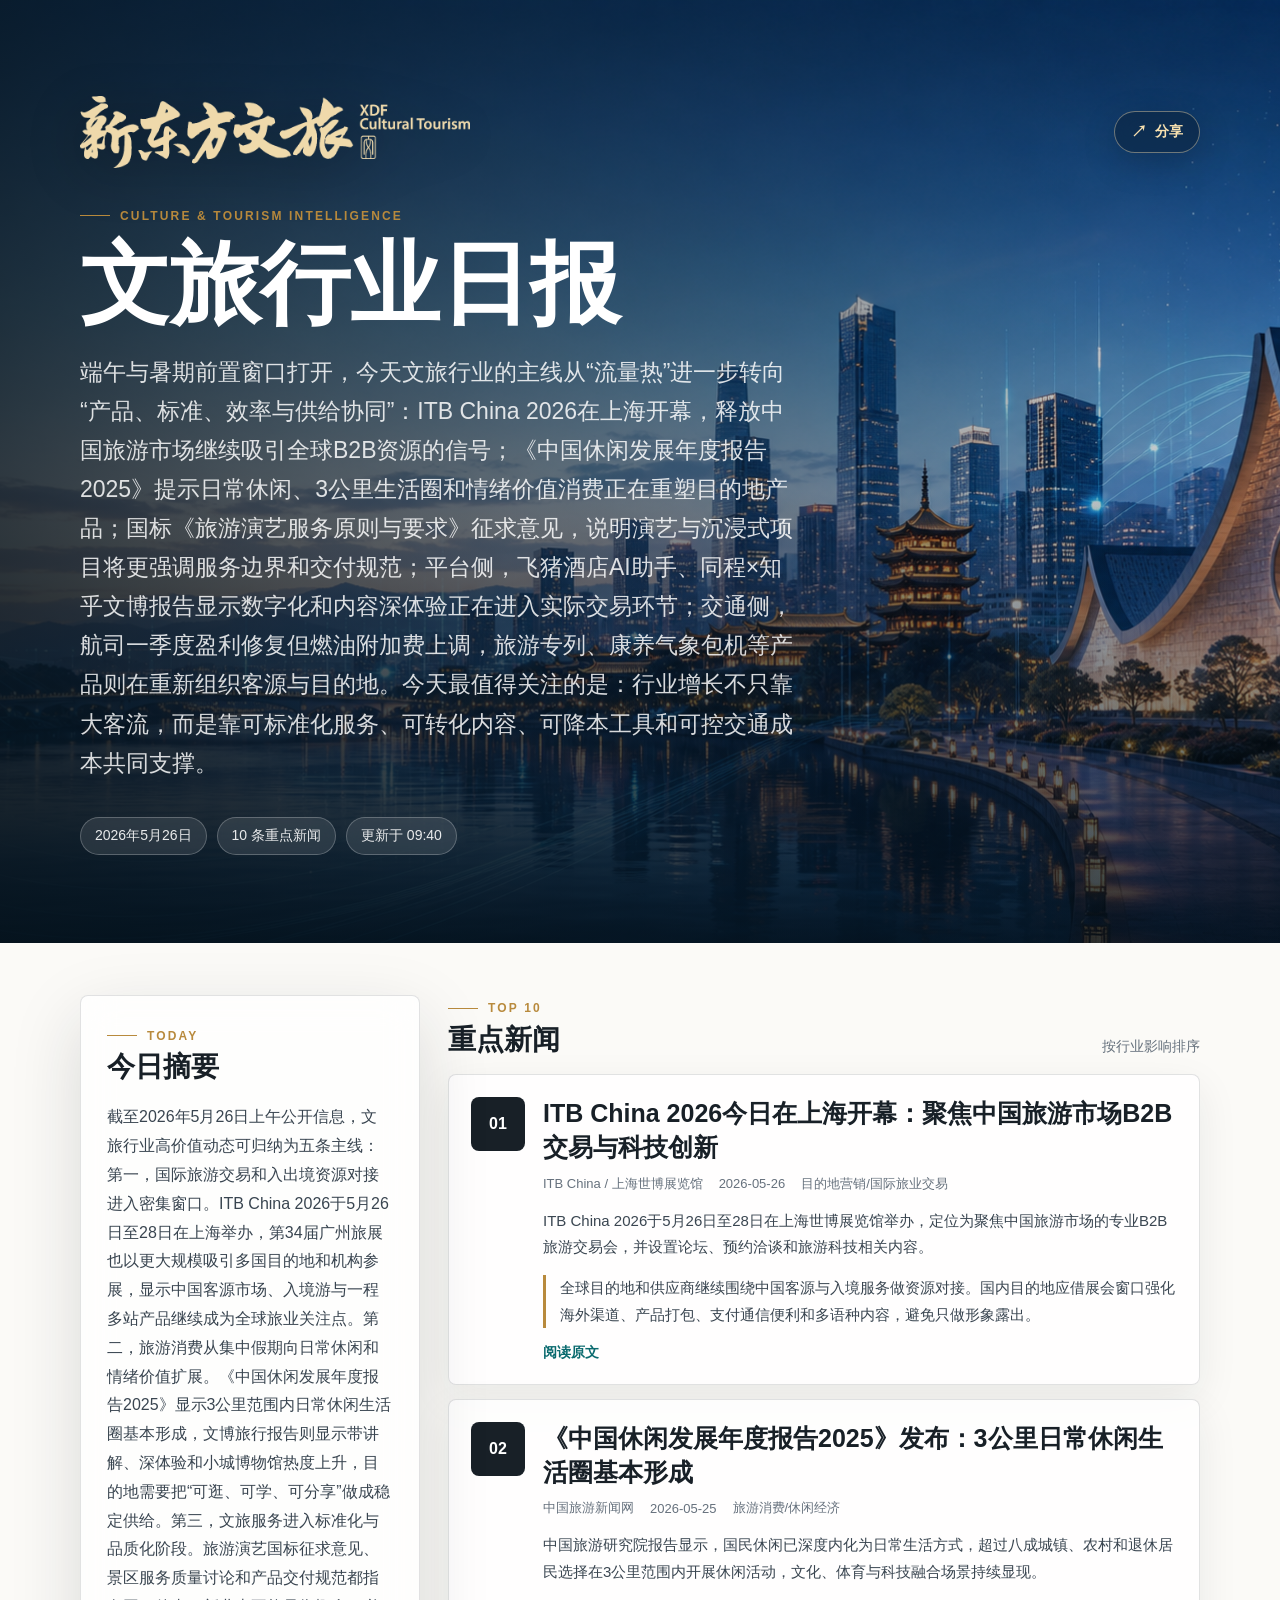
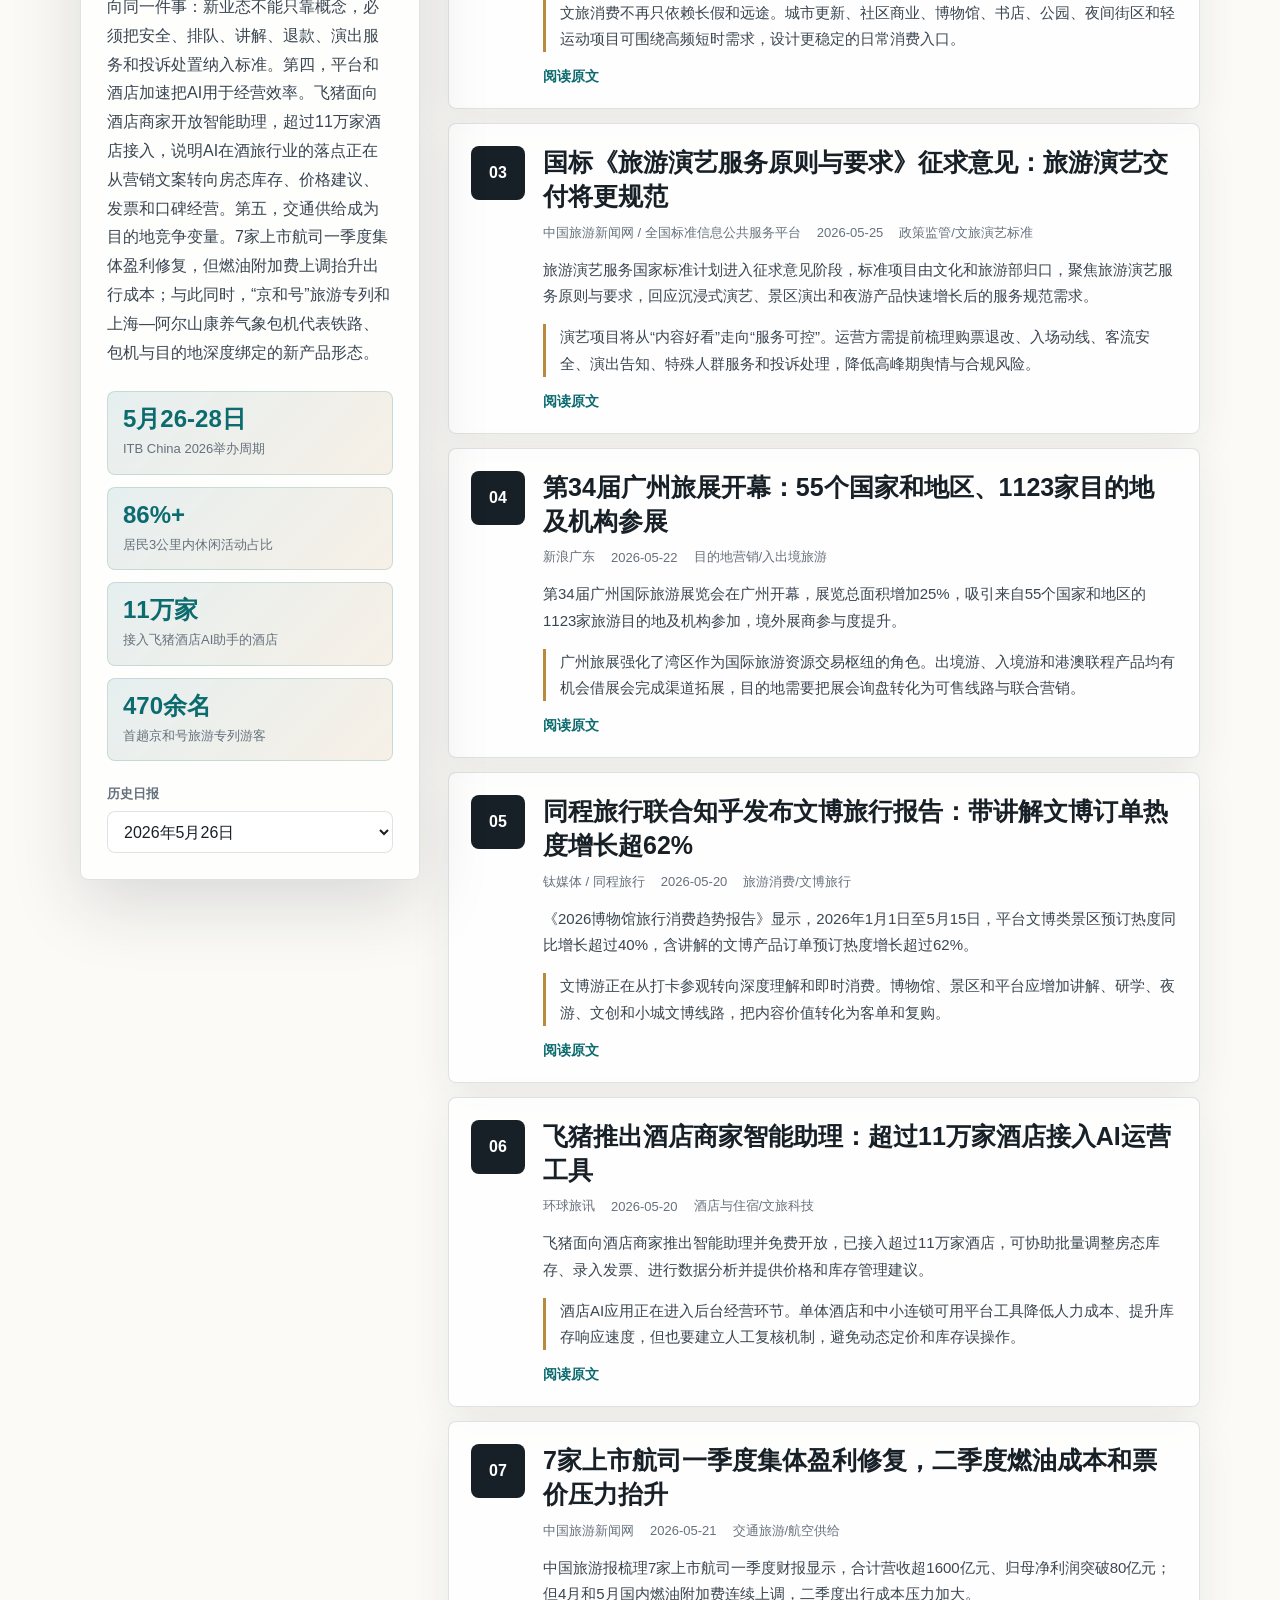
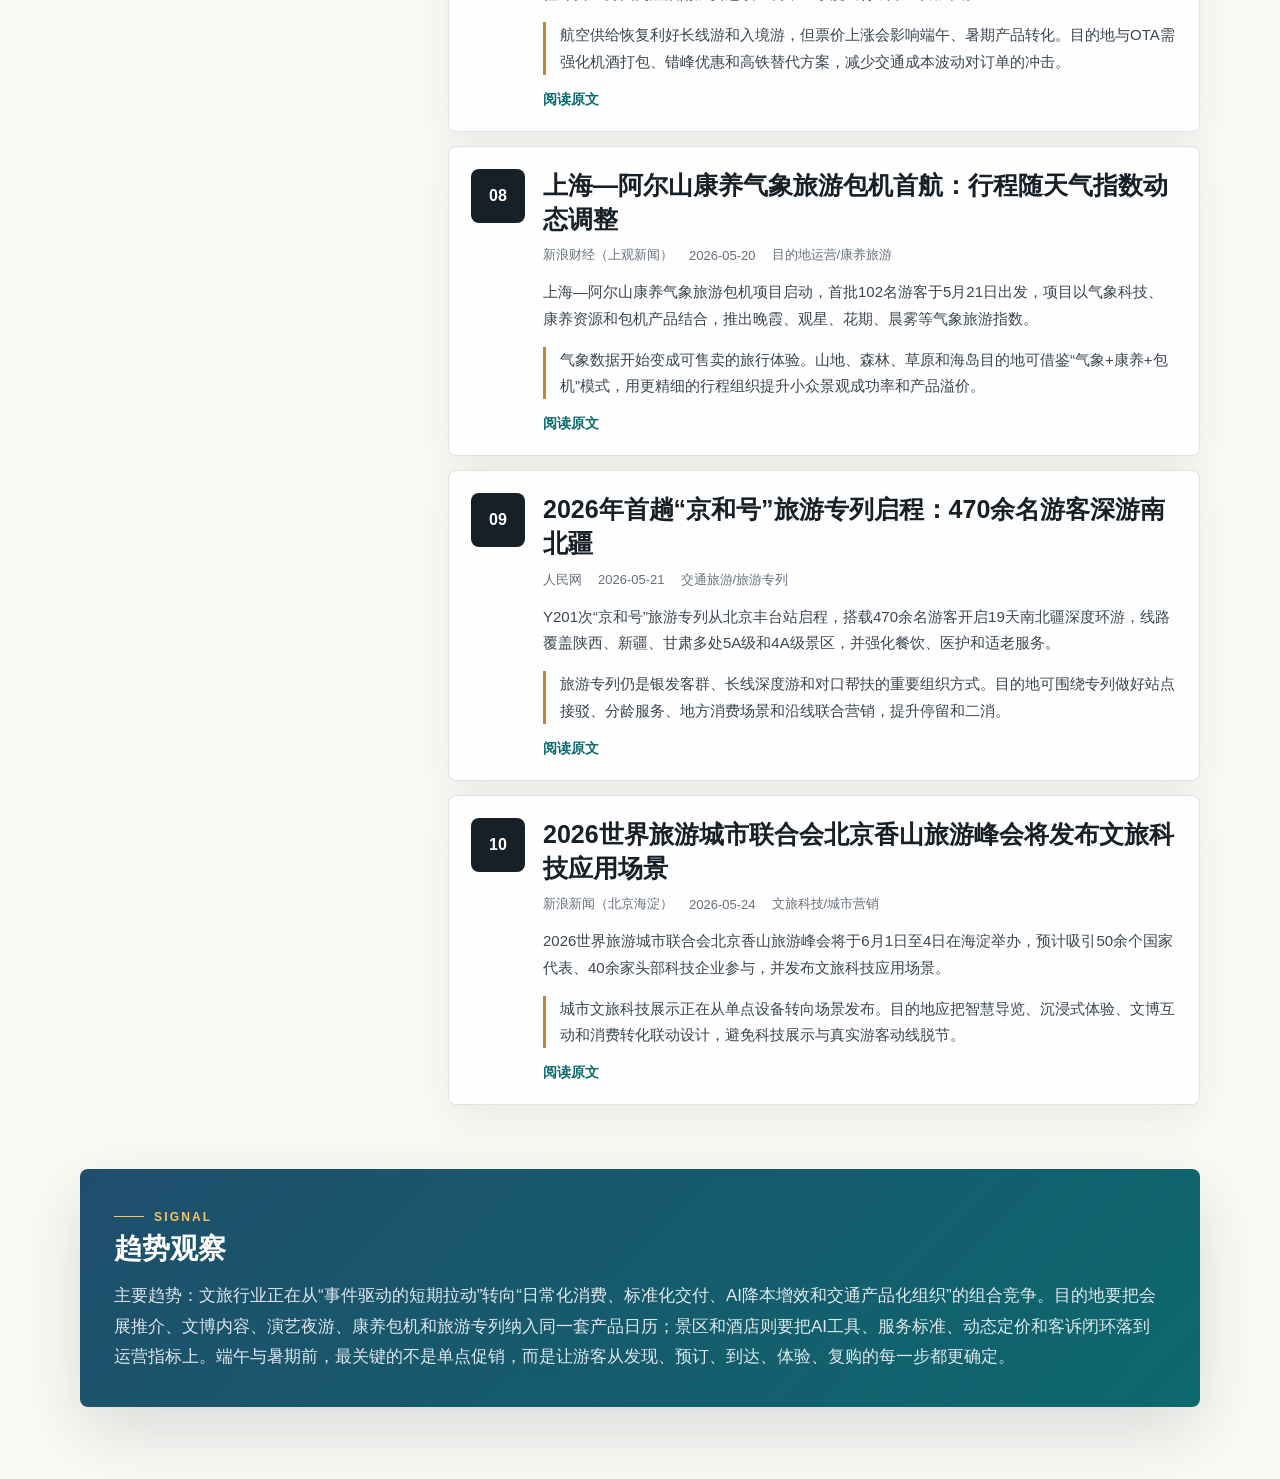
==== commit f688ff84: "Update travel daily report for 2026-05-26" ====
--- a/index.html
+++ b/index.html
@@ -81,8 +81,8 @@
       </section>
     </main>
 
-    <script src="data/reports.js?v=20260525"></script>
-    <script src="data/latest-reports.js?v=20260525"></script>
+    <script src="data/reports.js?v=20260526"></script>
+    <script src="data/latest-reports.js?v=20260526"></script>
     <script src="app.js"></script>
   </body>
 </html>
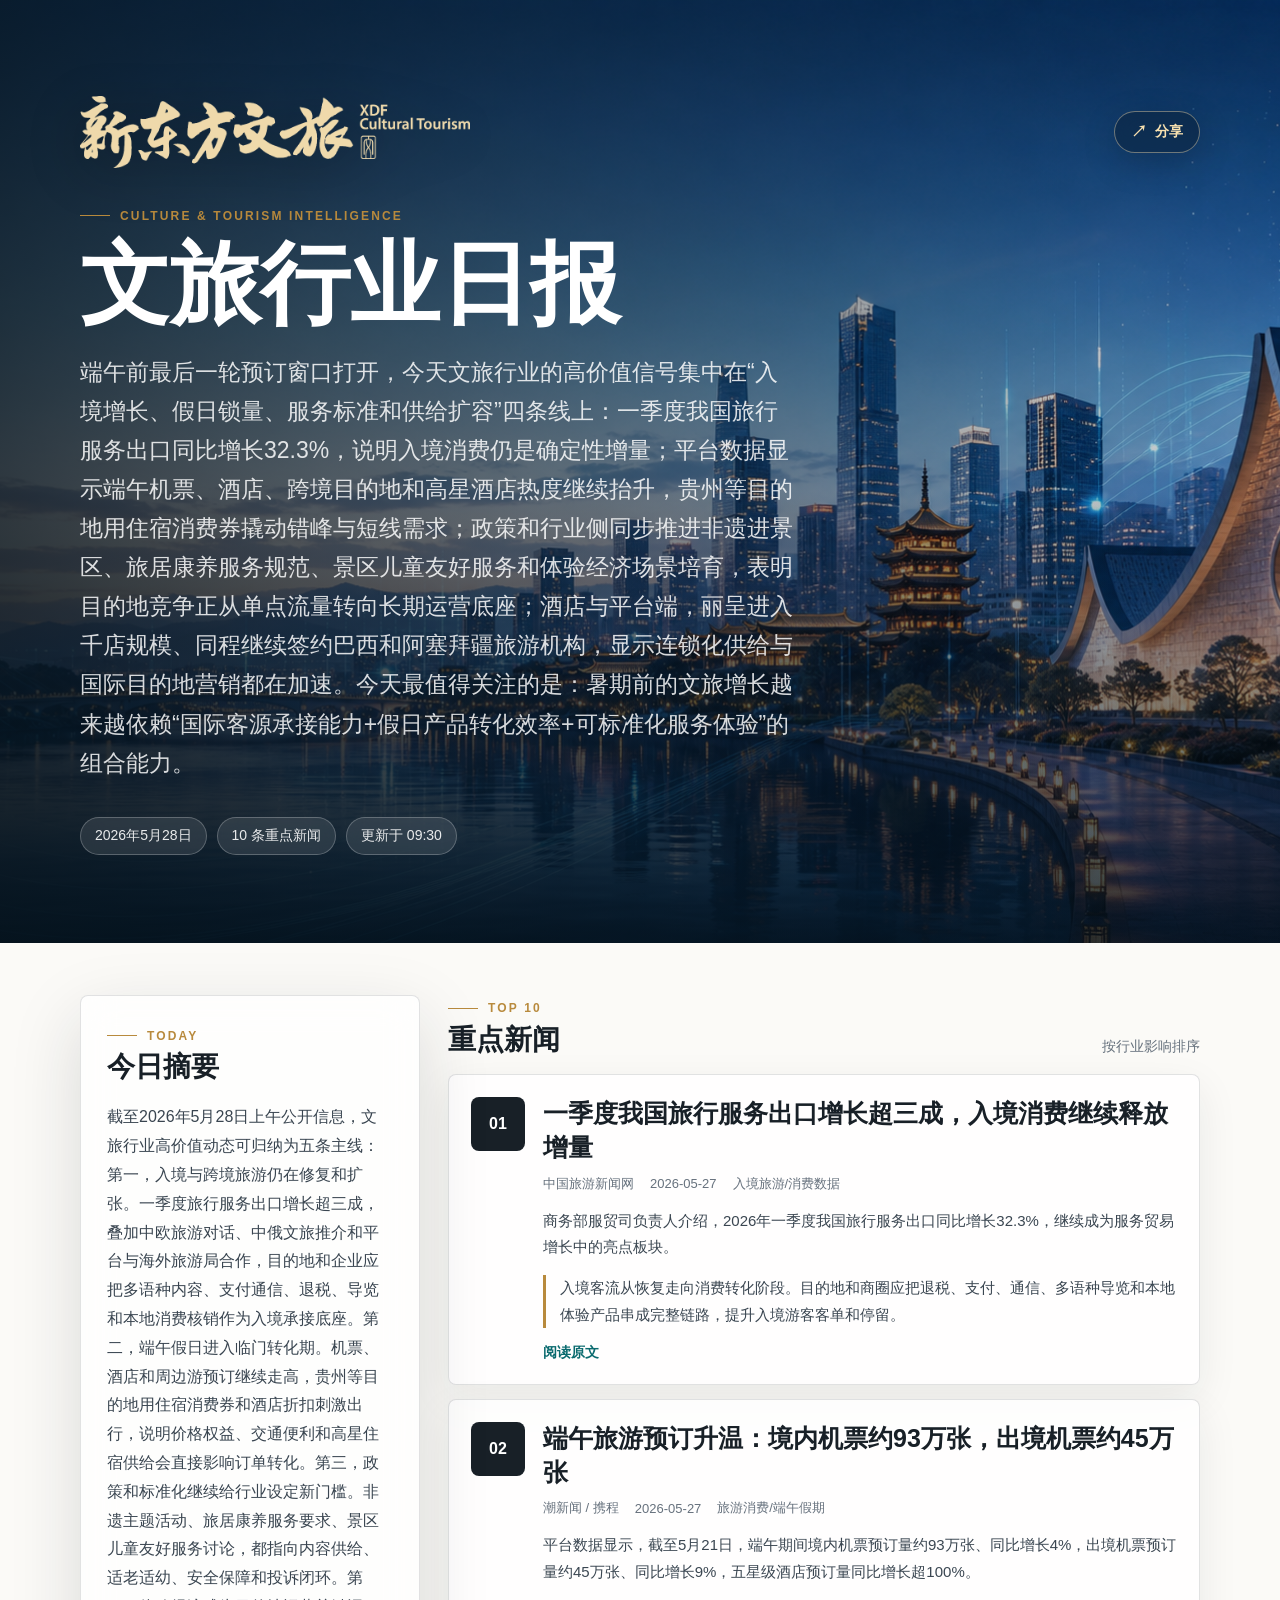
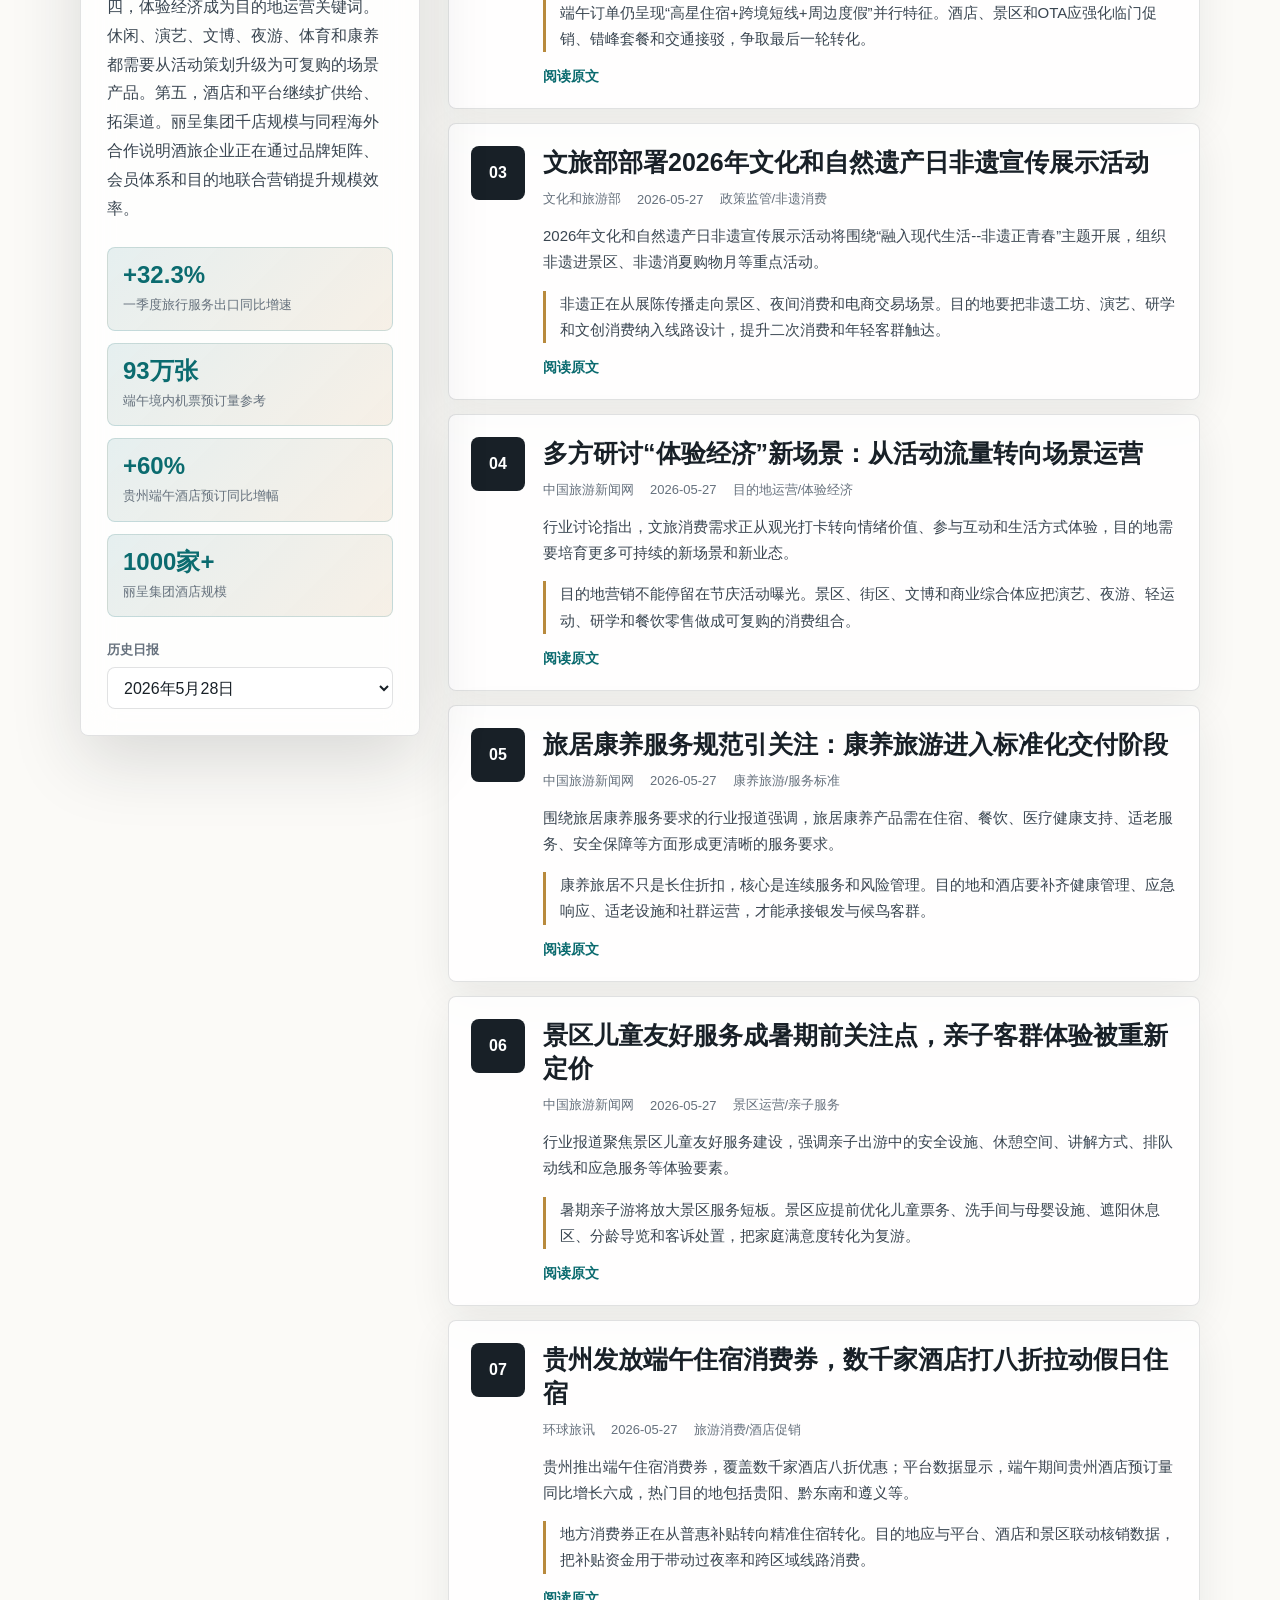
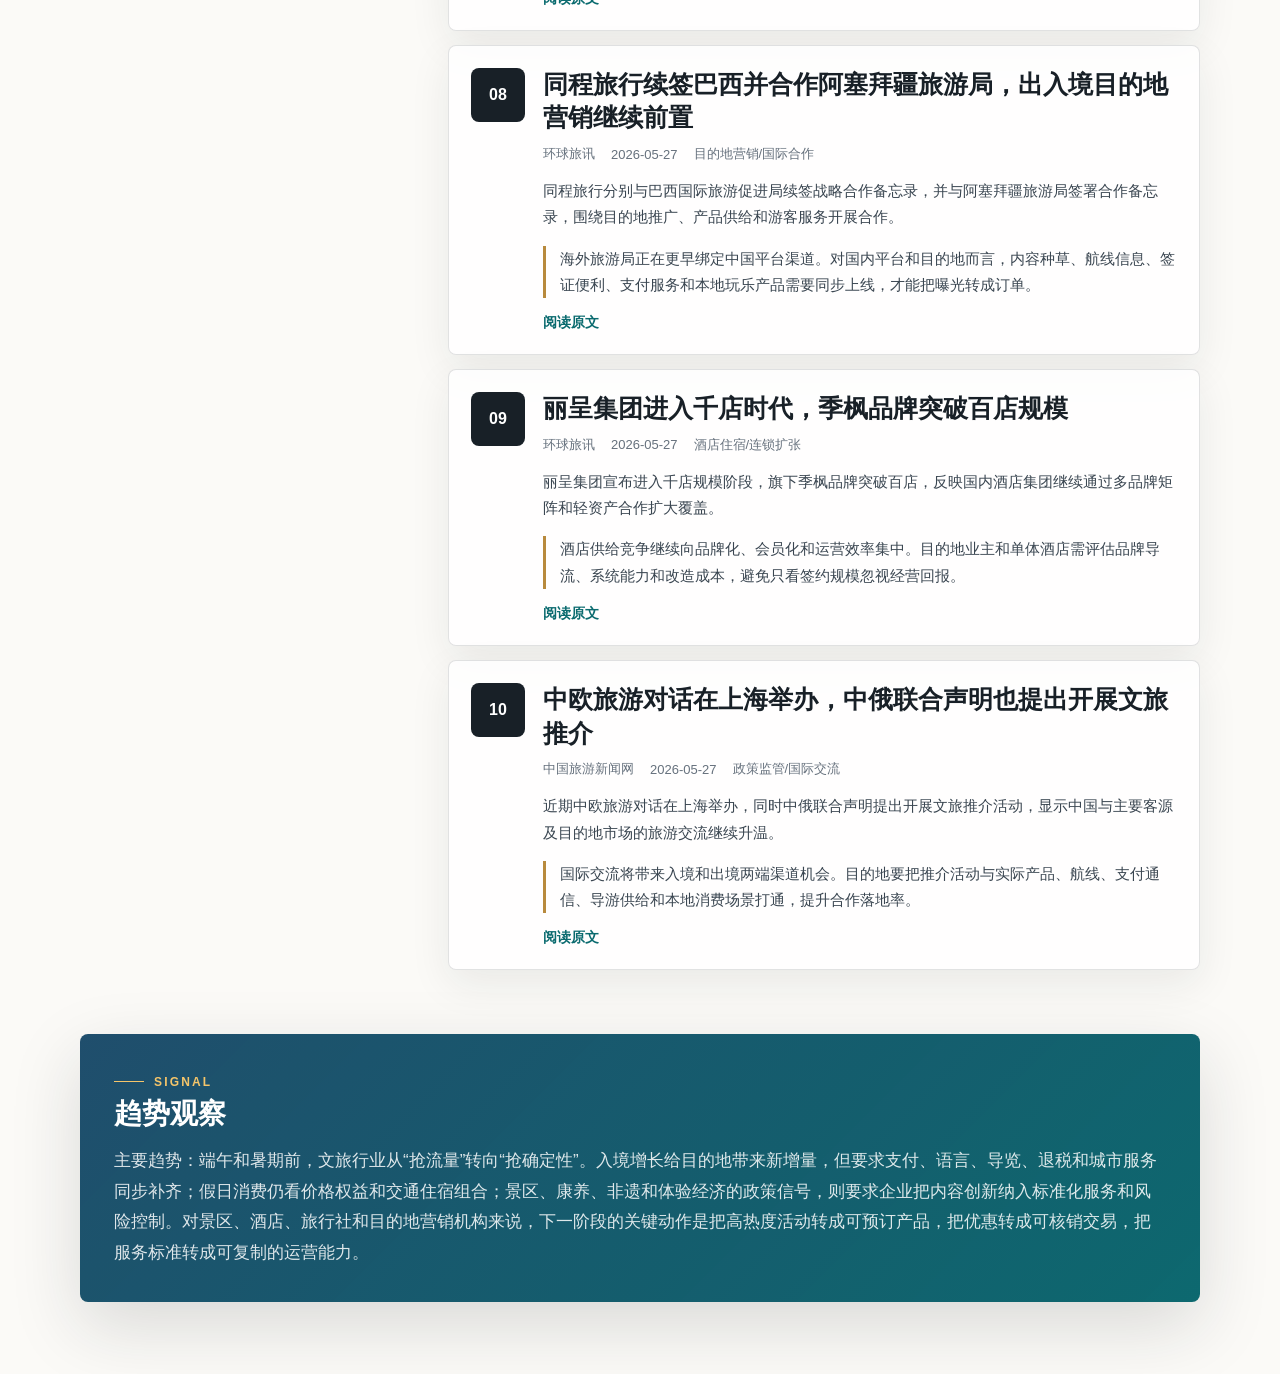
==== commit 9e3c39a2: "Update travel daily report for 2026-05-28" ====
--- a/index.html
+++ b/index.html
@@ -81,8 +81,8 @@
       </section>
     </main>
 
-    <script src="data/reports.js?v=20260526"></script>
-    <script src="data/latest-reports.js?v=20260526"></script>
+    <script src="data/reports.js?v=20260528"></script>
+    <script src="data/latest-reports.js?v=20260528"></script>
     <script src="app.js"></script>
   </body>
 </html>
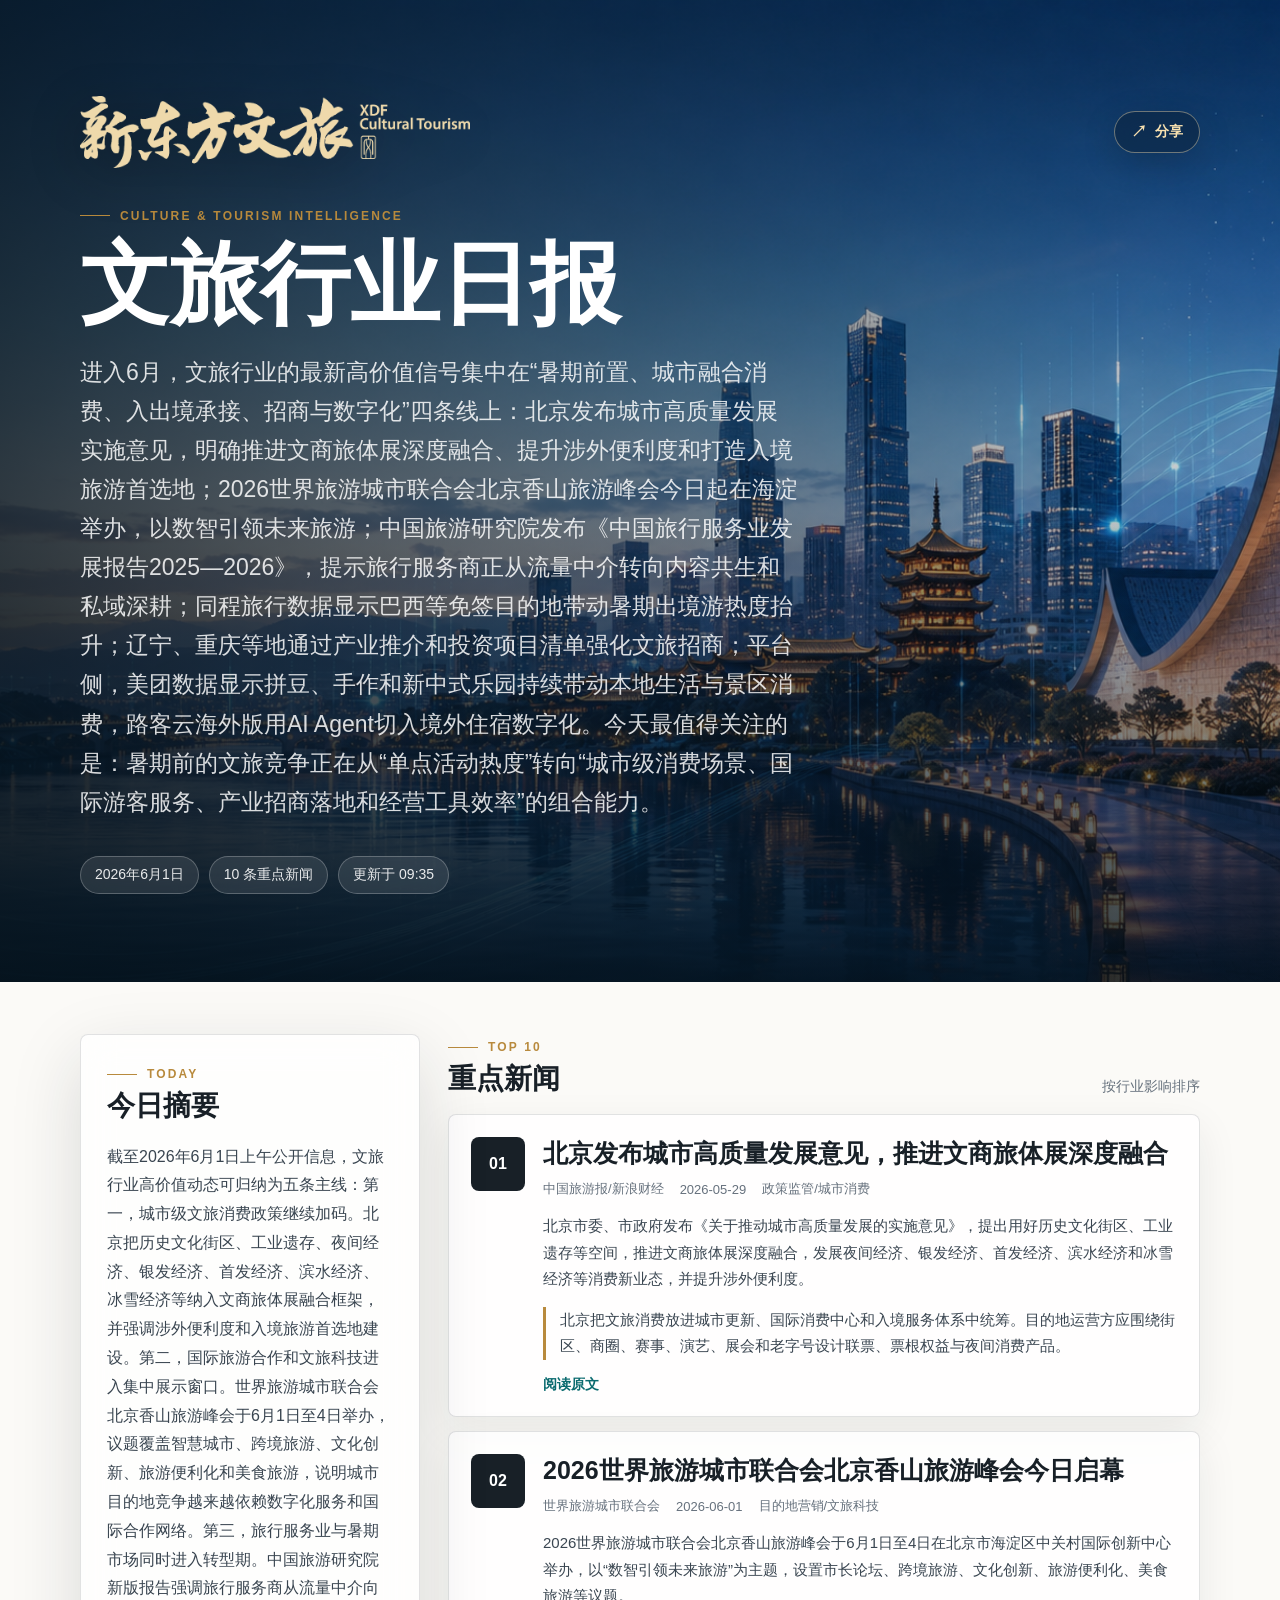
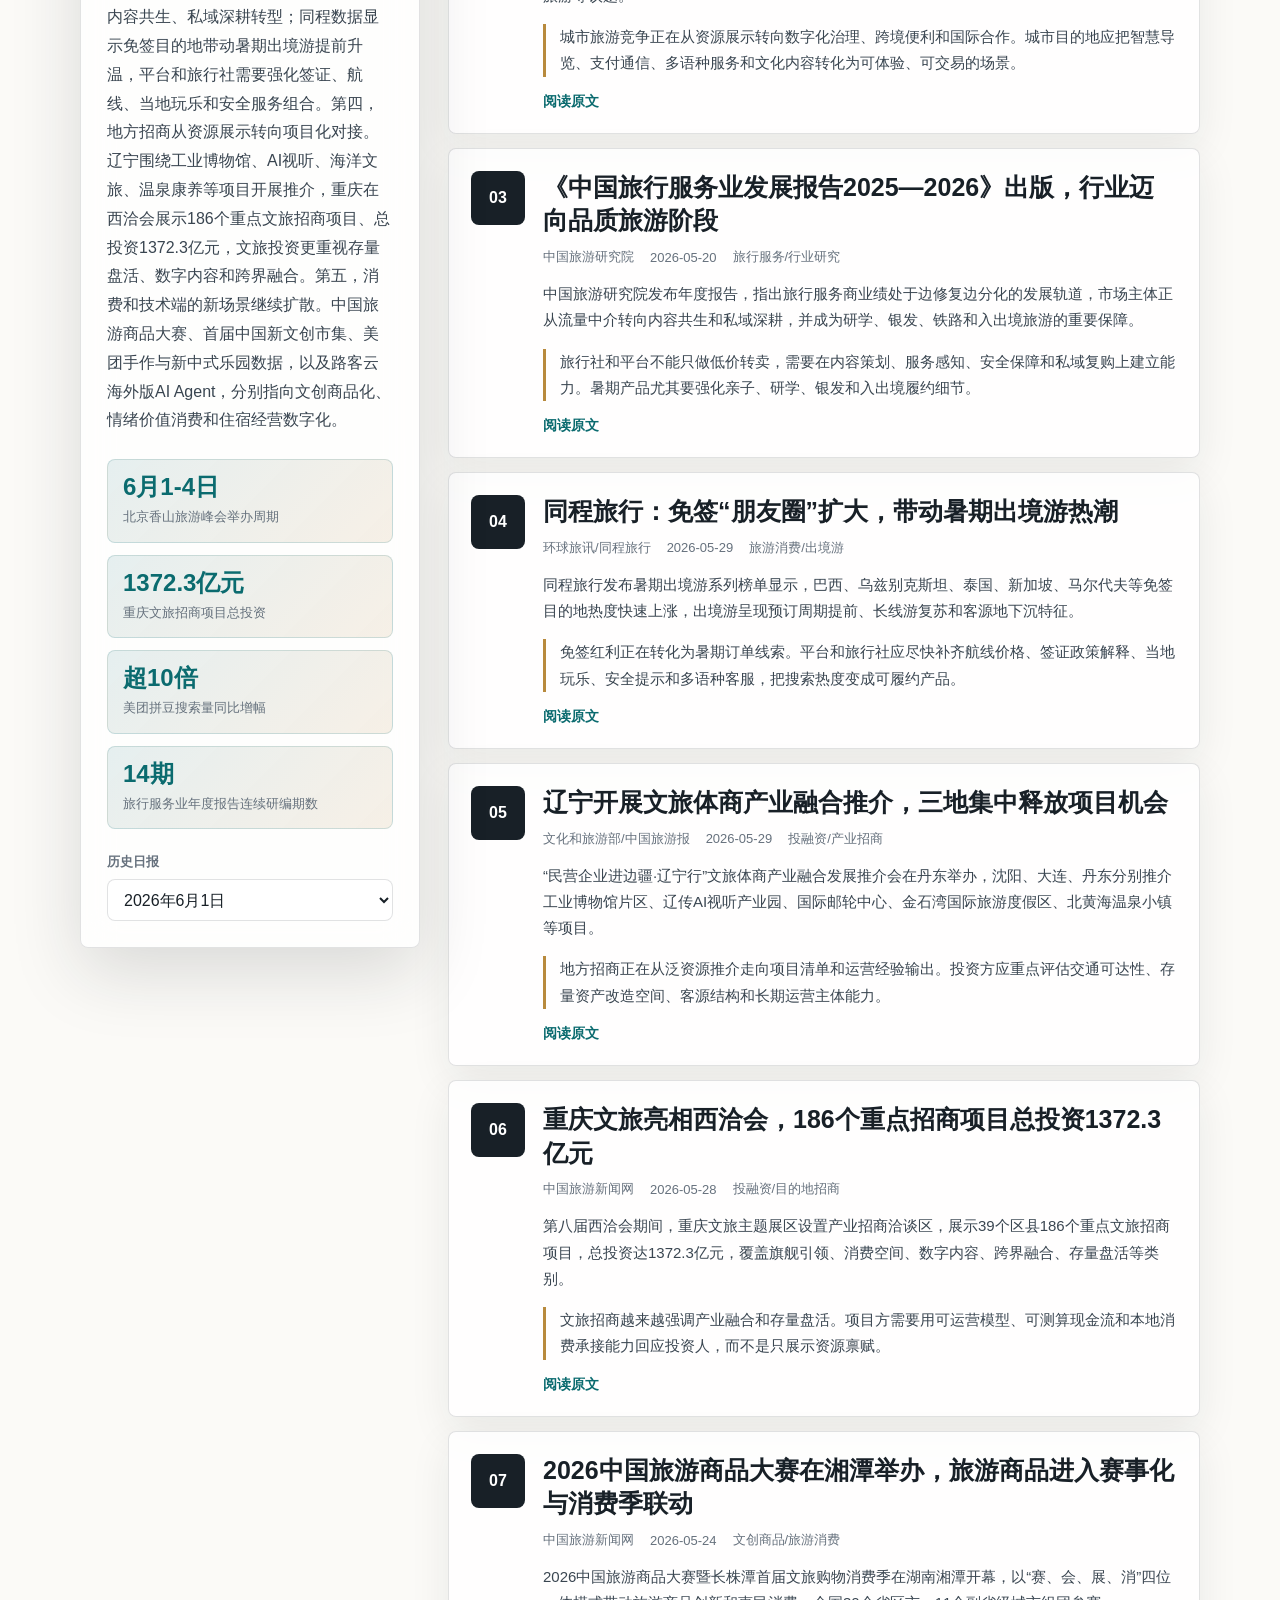
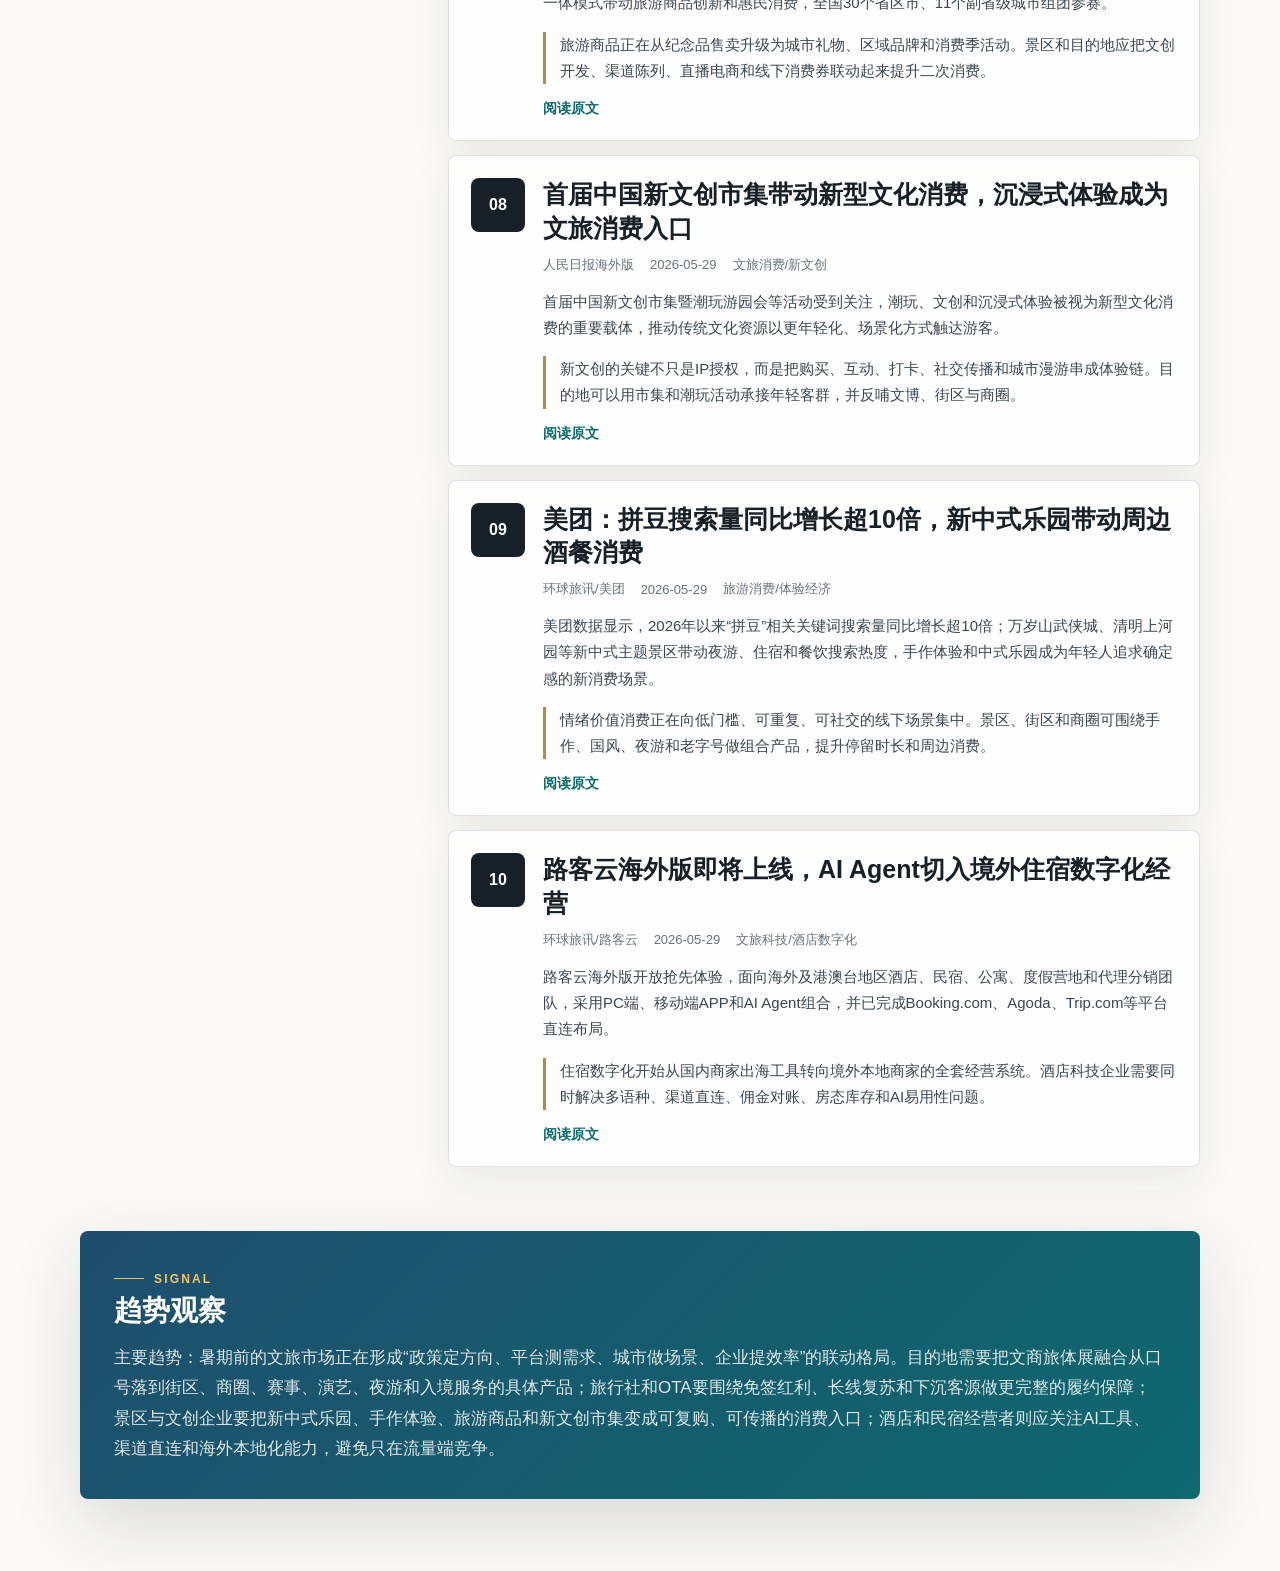
==== commit 91b95d6a: "Update travel daily report for 2026-06-01" ====
--- a/index.html
+++ b/index.html
@@ -81,8 +81,8 @@
       </section>
     </main>
 
-    <script src="data/reports.js?v=20260528"></script>
-    <script src="data/latest-reports.js?v=20260528"></script>
+    <script src="data/reports.js?v=20260601"></script>
+    <script src="data/latest-reports.js?v=20260601"></script>
     <script src="app.js"></script>
   </body>
 </html>
